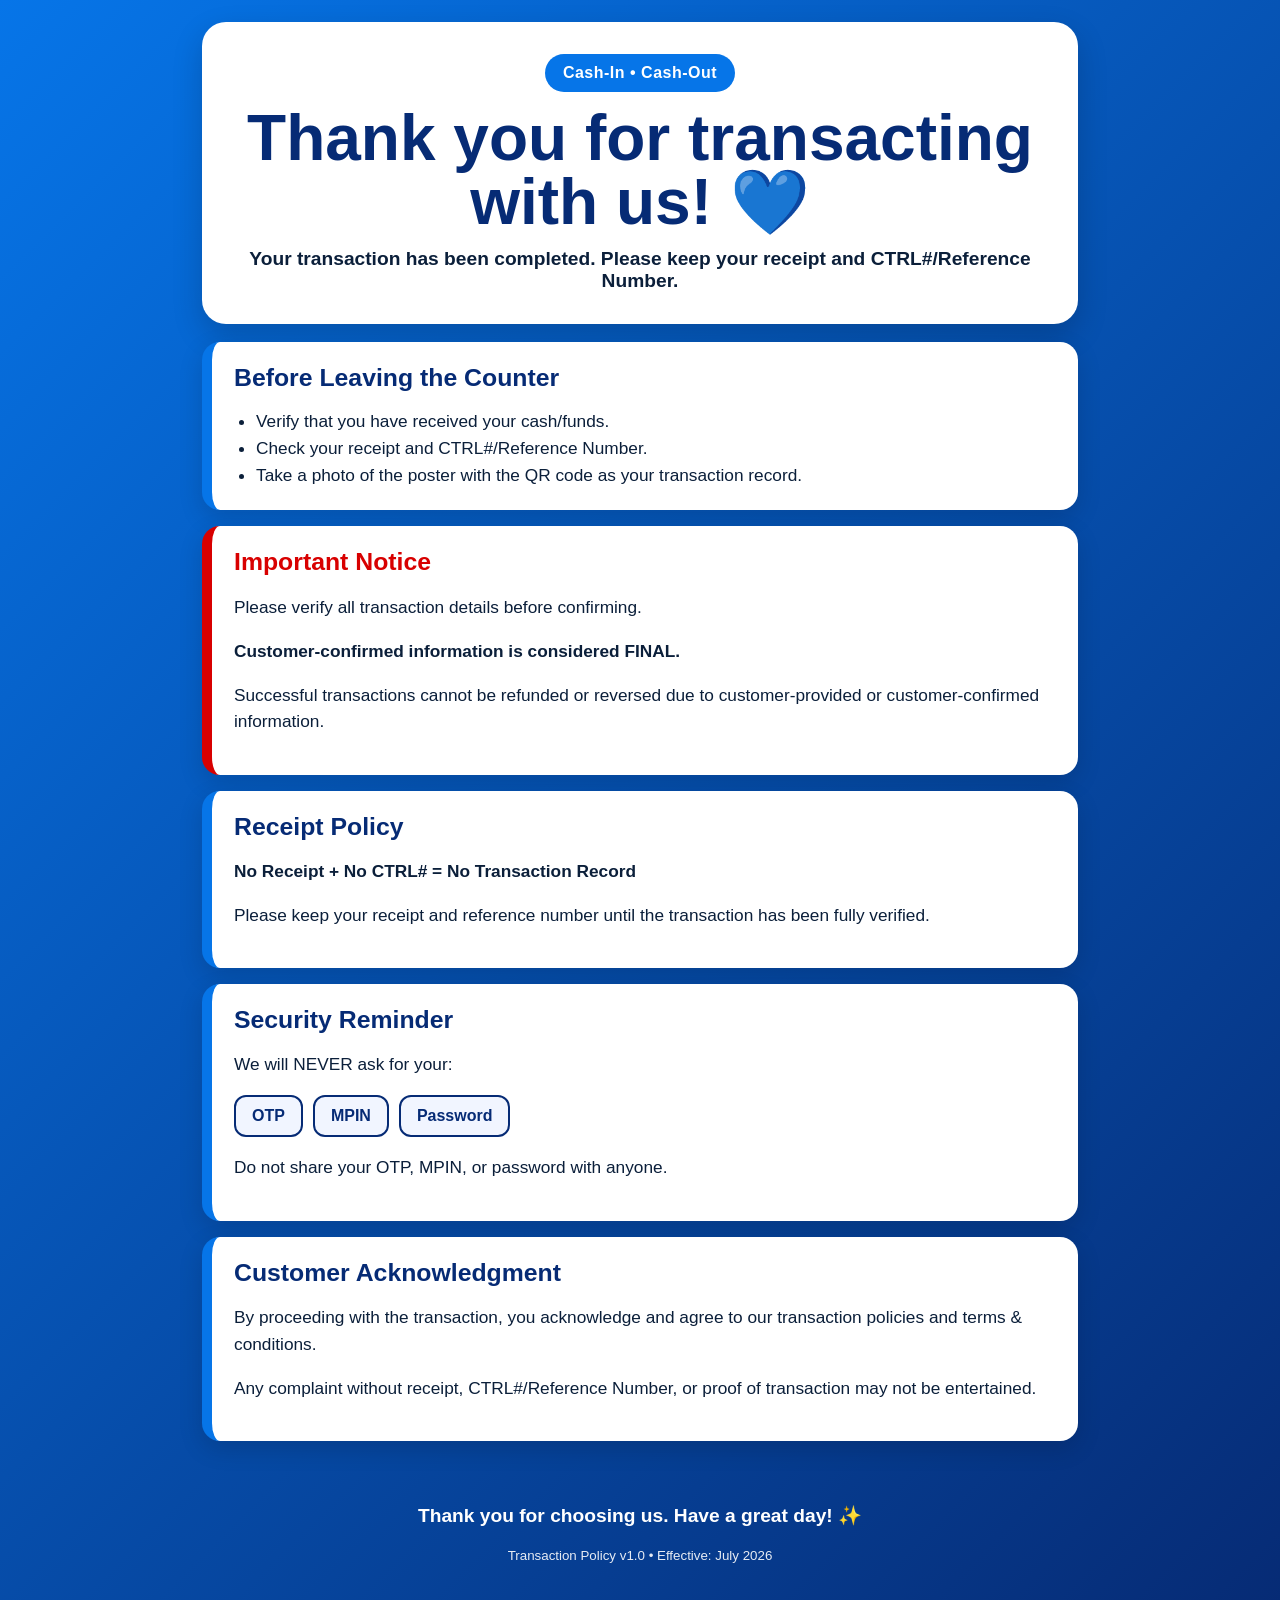
==== index.html @ 14b33d06 "Add files via upload" ====
<!DOCTYPE html>
<html lang="en">
<head>
  <meta charset="UTF-8" />
  <meta name="viewport" content="width=device-width, initial-scale=1.0" />
  <title>Transaction Policy & Reminders</title>
  <link rel="stylesheet" href="style.css" />
</head>
<body>
  <main class="page">
    <section class="hero">
      <div class="badge">Cash-In • Cash-Out</div>
      <h1>Thank you for transacting with us! 💙</h1>
      <p>Your transaction has been completed. Please keep your receipt and CTRL#/Reference Number.</p>
    </section>

    <section class="card">
      <h2>Before Leaving the Counter</h2>
      <ul>
        <li>Verify that you have received your cash/funds.</li>
        <li>Check your receipt and CTRL#/Reference Number.</li>
        <li>Take a photo of the poster with the QR code as your transaction record.</li>
      </ul>
    </section>

    <section class="card notice">
      <h2>Important Notice</h2>
      <p>Please verify all transaction details before confirming.</p>
      <p><strong>Customer-confirmed information is considered FINAL.</strong></p>
      <p>Successful transactions cannot be refunded or reversed due to customer-provided or customer-confirmed information.</p>
    </section>

    <section class="card">
      <h2>Receipt Policy</h2>
      <p><strong>No Receipt + No CTRL# = No Transaction Record</strong></p>
      <p>Please keep your receipt and reference number until the transaction has been fully verified.</p>
    </section>

    <section class="card">
      <h2>Security Reminder</h2>
      <p>We will NEVER ask for your:</p>
      <div class="security">
        <span>OTP</span>
        <span>MPIN</span>
        <span>Password</span>
      </div>
      <p>Do not share your OTP, MPIN, or password with anyone.</p>
    </section>

    <section class="card">
      <h2>Customer Acknowledgment</h2>
      <p>By proceeding with the transaction, you acknowledge and agree to our transaction policies and terms & conditions.</p>
      <p>Any complaint without receipt, CTRL#/Reference Number, or proof of transaction may not be entertained.</p>
    </section>

    <footer>
      <p>Thank you for choosing us. Have a great day! ✨</p>
      <small>Transaction Policy v1.0 • Effective: July 2026</small>
    </footer>
  </main>
</body>
</html>
---- style.css ----
* {
  box-sizing: border-box;
}

body {
  margin: 0;
  font-family: Arial, Helvetica, sans-serif;
  background: linear-gradient(135deg, #0675e8, #062b75);
  color: #0b1f3a;
}

.page {
  width: min(920px, 100%);
  margin: 0 auto;
  padding: 22px;
}

.hero {
  background: white;
  border-radius: 24px;
  padding: 32px 22px;
  text-align: center;
  box-shadow: 0 12px 30px rgba(0, 0, 0, .18);
  margin-bottom: 18px;
}

.badge {
  display: inline-block;
  background: #0675e8;
  color: white;
  padding: 10px 18px;
  border-radius: 999px;
  font-weight: 800;
  letter-spacing: .5px;
  margin-bottom: 14px;
}

h1 {
  font-size: clamp(2rem, 8vw, 4rem);
  line-height: 1;
  margin: 0 0 14px;
  color: #062b75;
}

.hero p {
  font-size: 1.2rem;
  margin: 0;
  font-weight: 600;
}

.card {
  background: white;
  border-radius: 18px;
  padding: 22px;
  margin: 16px 0;
  border-left: 10px solid #0675e8;
  box-shadow: 0 8px 24px rgba(0, 0, 0, .14);
}

.card h2 {
  margin: 0 0 12px;
  font-size: 1.55rem;
  color: #062b75;
}

.card p,
.card li {
  font-size: 1.08rem;
  line-height: 1.55;
}

.card ul {
  padding-left: 22px;
  margin-bottom: 0;
}

.notice {
  border-left-color: #d80000;
}

.notice h2 {
  color: #d80000;
}

.security {
  display: flex;
  gap: 10px;
  flex-wrap: wrap;
  margin: 14px 0;
}

.security span {
  background: #f1f5ff;
  border: 2px solid #062b75;
  color: #062b75;
  padding: 10px 16px;
  border-radius: 12px;
  font-weight: 900;
}

footer {
  text-align: center;
  color: white;
  padding: 28px 10px 18px;
}

footer p {
  font-size: 1.2rem;
  font-weight: 800;
}

footer small {
  opacity: .9;
}

@media print {
  body {
    background: white;
  }

  .page {
    padding: 0;
  }

  .card,
  .hero {
    box-shadow: none;
    border: 1px solid #ddd;
  }

  footer {
    color: #062b75;
  }
}
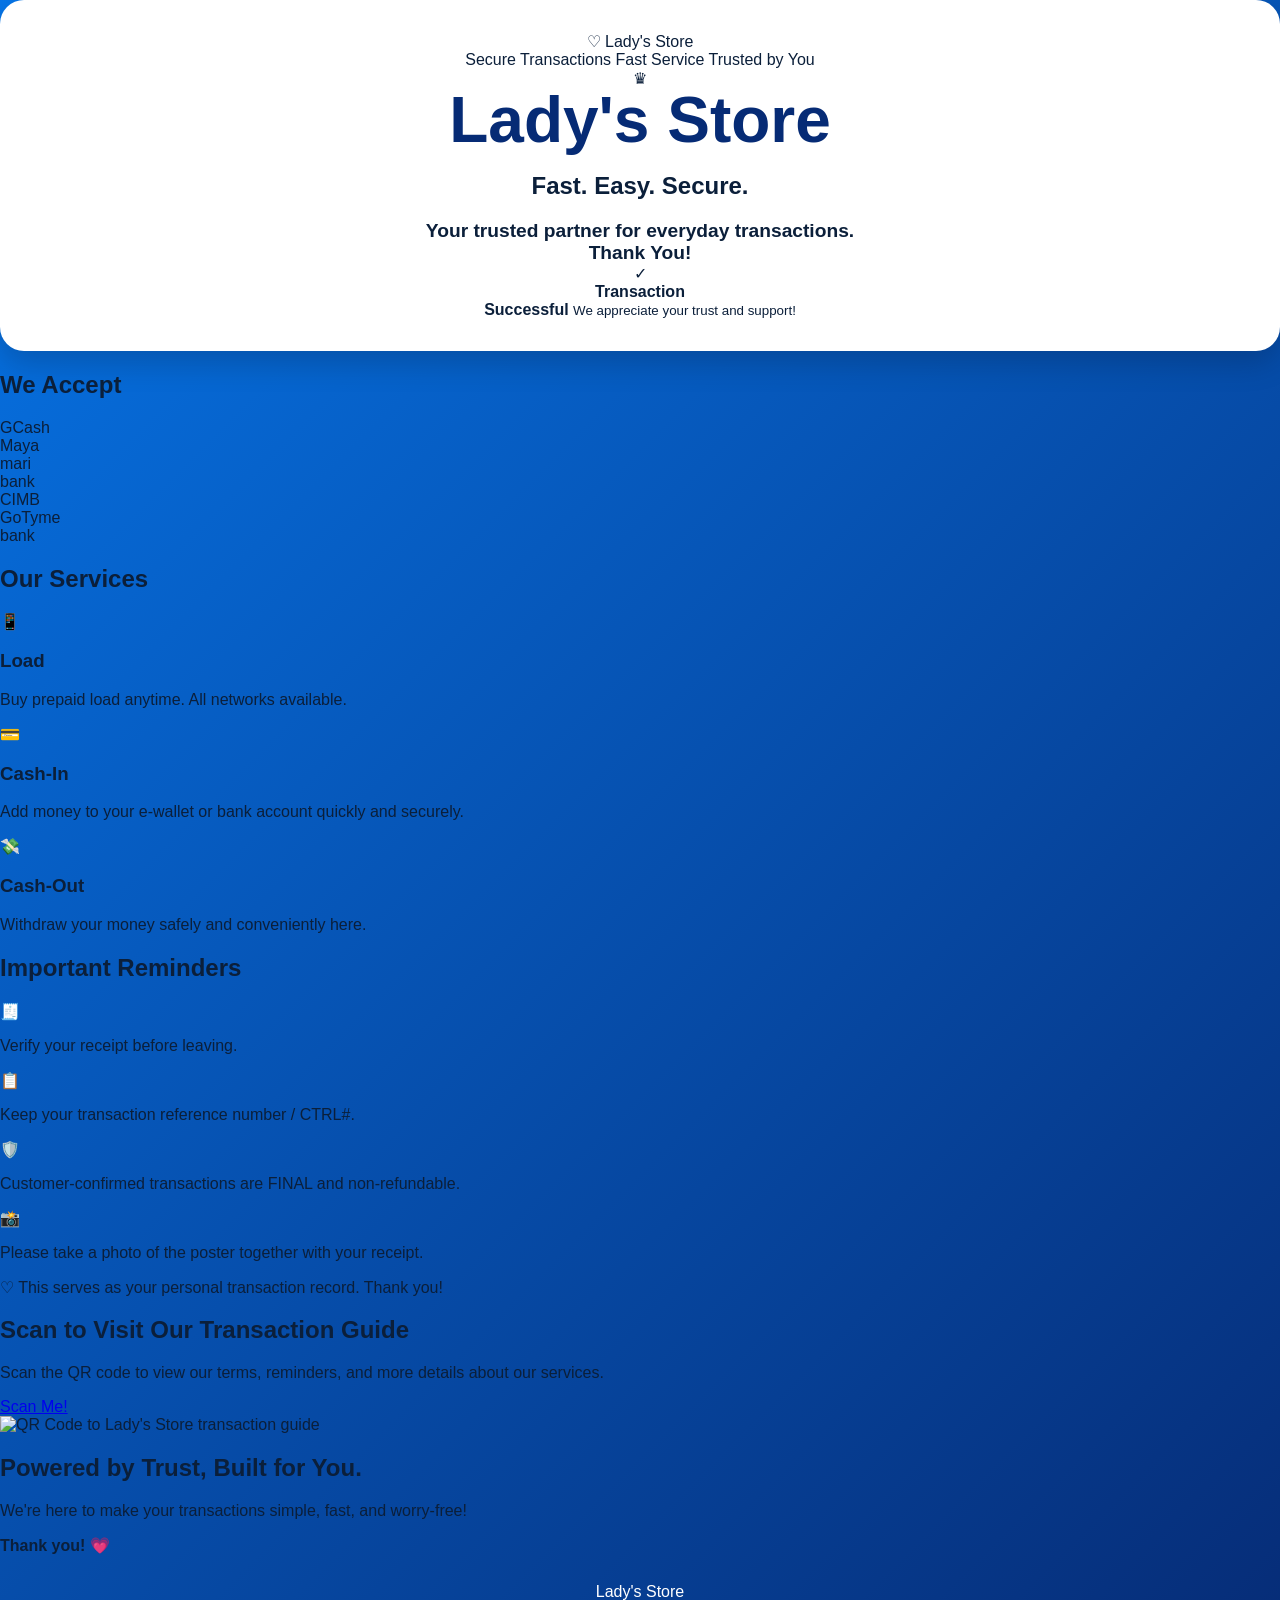
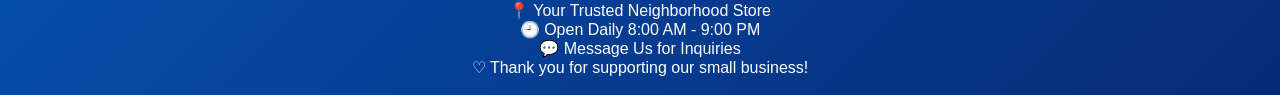
==== commit 0e0905e2: "Update index.html" ====
--- a/index.html
+++ b/index.html
@@ -3,59 +3,119 @@
 <head>
   <meta charset="UTF-8" />
   <meta name="viewport" content="width=device-width, initial-scale=1.0" />
-  <title>Transaction Policy & Reminders</title>
+  <title>Lady's Store | Transaction Guide</title>
   <link rel="stylesheet" href="style.css" />
 </head>
 <body>
-  <main class="page">
+  <main class="poster">
     <section class="hero">
-      <div class="badge">Cash-In • Cash-Out</div>
-      <h1>Thank you for transacting with us! 💙</h1>
-      <p>Your transaction has been completed. Please keep your receipt and CTRL#/Reference Number.</p>
+      <nav class="topbar">
+        <div class="brand-mini">♡ Lady's Store</div>
+        <div class="trust">
+          <span>Secure Transactions</span>
+          <span>Fast Service</span>
+          <span>Trusted by You</span>
+        </div>
+      </nav>
+
+      <div class="hero-content">
+        <div>
+          <div class="crown">♛</div>
+          <h1>Lady's Store</h1>
+          <h2>Fast. Easy. Secure.</h2>
+          <p>Your trusted partner for everyday transactions.</p>
+        </div>
+
+        <div class="phone-card">
+          <div class="phone">
+            <p>Thank You!</p>
+            <div class="check">✓</div>
+            <strong>Transaction<br>Successful</strong>
+            <small>We appreciate your trust and support!</small>
+          </div>
+        </div>
+      </div>
     </section>
 
-    <section class="card">
-      <h2>Before Leaving the Counter</h2>
-      <ul>
-        <li>Verify that you have received your cash/funds.</li>
-        <li>Check your receipt and CTRL#/Reference Number.</li>
-        <li>Take a photo of the poster with the QR code as your transaction record.</li>
-      </ul>
+    <section class="accept">
+      <h2>We Accept</h2>
+      <div class="logo-grid">
+        <div class="logo-card gcash">GCash</div>
+        <div class="logo-card maya">Maya</div>
+        <div class="logo-card mari">mari<br><span>bank</span></div>
+        <div class="logo-card cimb">CIMB</div>
+        <div class="logo-card gotyme">GoTyme<br><span>bank</span></div>
+      </div>
     </section>
 
-    <section class="card notice">
-      <h2>Important Notice</h2>
-      <p>Please verify all transaction details before confirming.</p>
-      <p><strong>Customer-confirmed information is considered FINAL.</strong></p>
-      <p>Successful transactions cannot be refunded or reversed due to customer-provided or customer-confirmed information.</p>
+    <section class="services">
+      <h2>Our Services</h2>
+      <div class="service-grid">
+        <article>
+          <div class="icon">📱</div>
+          <h3>Load</h3>
+          <p>Buy prepaid load anytime. All networks available.</p>
+        </article>
+        <article>
+          <div class="icon">💳</div>
+          <h3>Cash-In</h3>
+          <p>Add money to your e-wallet or bank account quickly and securely.</p>
+        </article>
+        <article>
+          <div class="icon">💸</div>
+          <h3>Cash-Out</h3>
+          <p>Withdraw your money safely and conveniently here.</p>
+        </article>
+      </div>
     </section>
 
-    <section class="card">
-      <h2>Receipt Policy</h2>
-      <p><strong>No Receipt + No CTRL# = No Transaction Record</strong></p>
-      <p>Please keep your receipt and reference number until the transaction has been fully verified.</p>
+    <section class="reminders">
+      <h2>Important Reminders</h2>
+      <div class="reminder-grid">
+        <div>
+          <span>🧾</span>
+          <p>Verify your receipt before leaving.</p>
+        </div>
+        <div>
+          <span>📋</span>
+          <p>Keep your transaction reference number / CTRL#.</p>
+        </div>
+        <div>
+          <span>🛡️</span>
+          <p>Customer-confirmed transactions are FINAL and non-refundable.</p>
+        </div>
+        <div>
+          <span>📸</span>
+          <p>Please take a photo of the poster together with your receipt.</p>
+        </div>
+      </div>
+      <p class="record">♡ This serves as your personal transaction record. Thank you!</p>
     </section>
 
-    <section class="card">
-      <h2>Security Reminder</h2>
-      <p>We will NEVER ask for your:</p>
-      <div class="security">
-        <span>OTP</span>
-        <span>MPIN</span>
-        <span>Password</span>
+    <section class="qr-section">
+      <div class="qr-text">
+        <h2>Scan to Visit Our Transaction Guide</h2>
+        <p>Scan the QR code to view our terms, reminders, and more details about our services.</p>
+        <a href="https://hakim1932.github.io/MultimediaandAuthoringSIte/" class="button">Scan Me!</a>
       </div>
-      <p>Do not share your OTP, MPIN, or password with anyone.</p>
-    </section>
 
-    <section class="card">
-      <h2>Customer Acknowledgment</h2>
-      <p>By proceeding with the transaction, you acknowledge and agree to our transaction policies and terms & conditions.</p>
-      <p>Any complaint without receipt, CTRL#/Reference Number, or proof of transaction may not be entertained.</p>
+      <div class="qr-box">
+        <img src="qr-code.png" alt="QR Code to Lady's Store transaction guide" />
+      </div>
+
+      <div class="thanks">
+        <h2>Powered by Trust, Built for You.</h2>
+        <p>We're here to make your transactions simple, fast, and worry-free!</p>
+        <strong>Thank you! 💗</strong>
+      </div>
     </section>
 
     <footer>
-      <p>Thank you for choosing us. Have a great day! ✨</p>
-      <small>Transaction Policy v1.0 • Effective: July 2026</small>
+      <div class="footer-brand">Lady's Store</div>
+      <div>📍 Your Trusted Neighborhood Store</div>
+      <div>🕘 Open Daily 8:00 AM - 9:00 PM</div>
+      <div>💬 Message Us for Inquiries</div>
+      <div>♡ Thank you for supporting our small business!</div>
     </footer>
   </main>
 </body>
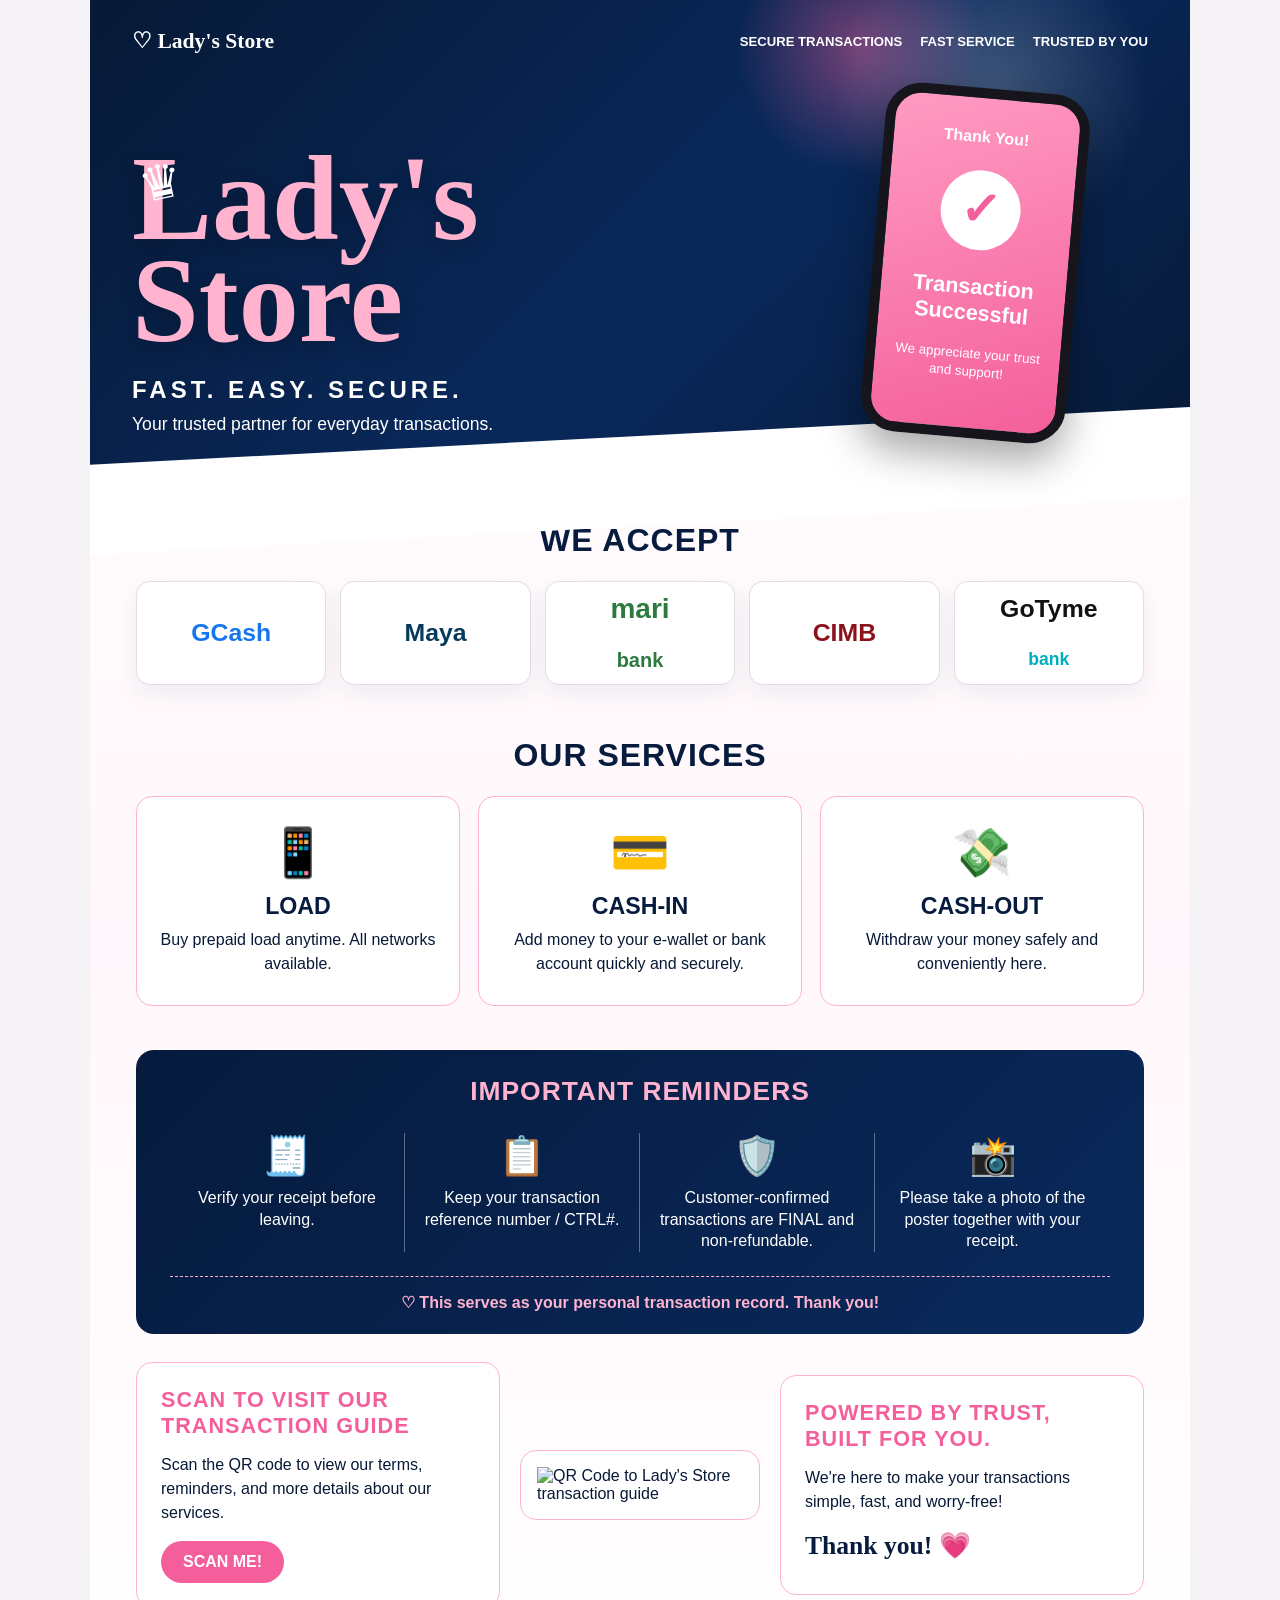
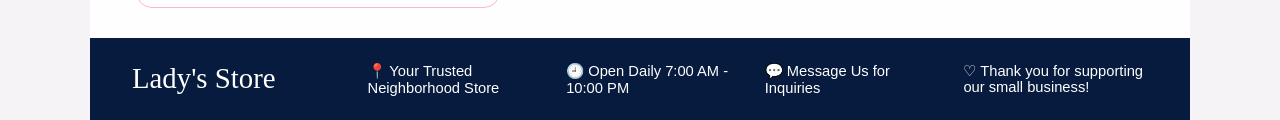
==== commit b663e9fe: "Update index.html" ====
--- a/index.html
+++ b/index.html
@@ -96,7 +96,7 @@
       <div class="qr-text">
         <h2>Scan to Visit Our Transaction Guide</h2>
         <p>Scan the QR code to view our terms, reminders, and more details about our services.</p>
-        <a href="https://hakim1932.github.io/MultimediaandAuthoringSIte/" class="button">Scan Me!</a>
+        <a href="https://hakim1932.github.io/transaction-policy/" class="button">Scan Me!</a>
       </div>
 
       <div class="qr-box">
@@ -113,7 +113,7 @@
     <footer>
       <div class="footer-brand">Lady's Store</div>
       <div>📍 Your Trusted Neighborhood Store</div>
-      <div>🕘 Open Daily 8:00 AM - 9:00 PM</div>
+      <div>🕘 Open Daily 7:00 AM - 10:00 PM</div>
       <div>💬 Message Us for Inquiries</div>
       <div>♡ Thank you for supporting our small business!</div>
     </footer>
--- a/style.css
+++ b/style.css
@@ -1,134 +1,409 @@
 * {
   box-sizing: border-box;
+}
+
+:root {
+  --navy: #061b3d;
+  --navy2: #09295c;
+  --pink: #f45f9b;
+  --pink2: #ffb3cf;
+  --white: #ffffff;
+  --soft: #fff7fb;
+  --text: #071936;
 }
 
 body {
   margin: 0;
   font-family: Arial, Helvetica, sans-serif;
-  background: linear-gradient(135deg, #0675e8, #062b75);
-  color: #0b1f3a;
-}
-
-.page {
-  width: min(920px, 100%);
+  color: var(--text);
+  background: #f6f3f7;
+}
+
+.poster {
+  width: min(1100px, 100%);
   margin: 0 auto;
-  padding: 22px;
+  background: linear-gradient(180deg, #ffffff 0%, #fff7fb 55%, #ffffff 100%);
+  overflow: hidden;
 }
 
 .hero {
-  background: white;
-  border-radius: 24px;
-  padding: 32px 22px;
+  background:
+    radial-gradient(circle at 82% 18%, rgba(255,255,255,.22), transparent 16%),
+    radial-gradient(circle at 70% 10%, rgba(244,95,155,.45), transparent 14%),
+    linear-gradient(135deg, #071936 0%, #09295c 55%, #071936 100%);
+  color: white;
+  padding: 28px 42px 48px;
+  position: relative;
+}
+
+.hero::after {
+  content: "";
+  position: absolute;
+  left: -5%;
+  right: -5%;
+  bottom: -40px;
+  height: 90px;
+  background: white;
+  transform: rotate(-3deg);
+}
+
+.topbar,
+.hero-content {
+  position: relative;
+  z-index: 1;
+}
+
+.topbar {
+  display: flex;
+  justify-content: space-between;
+  gap: 20px;
+  align-items: center;
+  margin-bottom: 34px;
+}
+
+.brand-mini {
+  font-family: Georgia, serif;
+  font-size: 1.35rem;
+  font-weight: 700;
+}
+
+.trust {
+  display: flex;
+  gap: 18px;
+  flex-wrap: wrap;
+  font-size: .82rem;
+  text-transform: uppercase;
+  font-weight: 700;
+}
+
+.hero-content {
+  display: grid;
+  grid-template-columns: 1.3fr .7fr;
+  gap: 28px;
+  align-items: center;
+}
+
+.crown {
+  color: white;
+  font-size: 3rem;
+  transform: rotate(-12deg);
+}
+
+h1 {
+  font-family: Georgia, serif;
+  font-size: clamp(4rem, 11vw, 7.5rem);
+  line-height: .85;
+  color: var(--pink2);
+  margin: 0 0 24px;
+  text-shadow: 0 6px 18px rgba(0,0,0,.25);
+}
+
+.hero h2 {
+  text-transform: uppercase;
+  letter-spacing: 4px;
+  margin: 0 0 10px;
+}
+
+.hero p {
+  font-size: 1.1rem;
+  margin: 0;
+}
+
+.phone-card {
+  display: flex;
+  justify-content: center;
+}
+
+.phone {
+  width: 205px;
+  height: 350px;
+  border: 10px solid #15151b;
+  border-radius: 36px;
+  background: linear-gradient(160deg, #ff9bc2, #f45f9b);
+  color: white;
   text-align: center;
-  box-shadow: 0 12px 30px rgba(0, 0, 0, .18);
+  padding: 30px 18px;
+  box-shadow: 0 18px 40px rgba(0,0,0,.35);
+  transform: rotate(5deg);
+}
+
+.phone p {
+  font-size: 1rem;
+  font-weight: 700;
+}
+
+.check {
+  width: 80px;
+  height: 80px;
+  margin: 24px auto;
+  background: white;
+  color: var(--pink);
+  border-radius: 50%;
+  font-size: 3rem;
+  line-height: 80px;
+  font-weight: 900;
+}
+
+.phone strong {
+  display: block;
+  font-size: 1.35rem;
+  line-height: 1.2;
   margin-bottom: 18px;
 }
 
-.badge {
+.accept,
+.services {
+  padding: 36px 46px 16px;
+  text-align: center;
+}
+
+.accept h2,
+.services h2 {
+  text-transform: uppercase;
+  letter-spacing: 1px;
+  font-size: 2rem;
+  margin: 0 0 22px;
+  color: var(--navy);
+}
+
+.logo-grid {
+  display: grid;
+  grid-template-columns: repeat(5, 1fr);
+  gap: 14px;
+}
+
+.logo-card {
+  background: white;
+  min-height: 104px;
+  border: 1.5px solid #e5dbe5;
+  border-radius: 14px;
+  display: grid;
+  place-items: center;
+  font-weight: 900;
+  font-size: 1.55rem;
+  box-shadow: 0 8px 22px rgba(9, 41, 92, .07);
+}
+
+.gcash { color: #1676ee; }
+.maya { color: #083b5b; }
+.mari { color: #2c7a3f; line-height: .8; font-size: 1.75rem; }
+.mari span { font-size: 1.25rem; }
+.cimb { color: #8b111b; }
+.gotyme { color: #121212; line-height: .9; }
+.gotyme span { color: #02aebd; font-size: 1.1rem; }
+
+.service-grid {
+  display: grid;
+  grid-template-columns: repeat(3, 1fr);
+  gap: 18px;
+}
+
+.service-grid article {
+  border: 1.5px solid var(--pink2);
+  background: white;
+  border-radius: 16px;
+  padding: 28px 22px;
+  min-height: 210px;
+}
+
+.icon {
+  font-size: 3rem;
+}
+
+.service-grid h3 {
+  text-transform: uppercase;
+  color: var(--navy);
+  font-size: 1.45rem;
+  margin: 12px 0 8px;
+}
+
+.service-grid p {
+  font-size: 1rem;
+  line-height: 1.5;
+  margin: 0;
+}
+
+.reminders {
+  margin: 28px 46px;
+  background: linear-gradient(135deg, var(--navy), var(--navy2));
+  color: white;
+  border-radius: 18px;
+  padding: 26px 34px 22px;
+  text-align: center;
+}
+
+.reminders h2 {
+  color: var(--pink2);
+  text-transform: uppercase;
+  letter-spacing: 1px;
+  font-size: 1.65rem;
+  margin: 0 0 26px;
+}
+
+.reminder-grid {
+  display: grid;
+  grid-template-columns: repeat(4, 1fr);
+}
+
+.reminder-grid div {
+  padding: 0 18px;
+  border-right: 1px solid rgba(255,255,255,.35);
+}
+
+.reminder-grid div:last-child {
+  border-right: 0;
+}
+
+.reminder-grid span {
+  display: block;
+  color: var(--pink2);
+  font-size: 2.4rem;
+  margin-bottom: 8px;
+}
+
+.reminder-grid p {
+  margin: 0;
+  line-height: 1.35;
+}
+
+.record {
+  border-top: 1px dashed var(--pink2);
+  margin: 24px 0 0;
+  padding-top: 16px;
+  color: var(--pink2);
+  font-weight: 700;
+}
+
+.qr-section {
+  display: grid;
+  grid-template-columns: 1fr 240px 1fr;
+  gap: 20px;
+  align-items: center;
+  margin: 0 46px 30px;
+}
+
+.qr-text,
+.thanks {
+  border: 1.5px solid var(--pink2);
+  background: white;
+  border-radius: 16px;
+  padding: 24px;
+  min-height: 220px;
+}
+
+.qr-text h2,
+.thanks h2 {
+  color: var(--pink);
+  text-transform: uppercase;
+  letter-spacing: 1px;
+  font-size: 1.35rem;
+  margin: 0 0 14px;
+}
+
+.qr-text p,
+.thanks p {
+  line-height: 1.5;
+  margin: 0 0 16px;
+}
+
+.button {
   display: inline-block;
-  background: #0675e8;
-  color: white;
-  padding: 10px 18px;
+  background: var(--pink);
+  color: white;
+  padding: 12px 22px;
   border-radius: 999px;
+  text-decoration: none;
   font-weight: 800;
-  letter-spacing: .5px;
-  margin-bottom: 14px;
-}
-
-h1 {
-  font-size: clamp(2rem, 8vw, 4rem);
-  line-height: 1;
-  margin: 0 0 14px;
-  color: #062b75;
-}
-
-.hero p {
-  font-size: 1.2rem;
-  margin: 0;
-  font-weight: 600;
-}
-
-.card {
-  background: white;
-  border-radius: 18px;
-  padding: 22px;
-  margin: 16px 0;
-  border-left: 10px solid #0675e8;
-  box-shadow: 0 8px 24px rgba(0, 0, 0, .14);
-}
-
-.card h2 {
-  margin: 0 0 12px;
-  font-size: 1.55rem;
-  color: #062b75;
-}
-
-.card p,
-.card li {
-  font-size: 1.08rem;
-  line-height: 1.55;
-}
-
-.card ul {
-  padding-left: 22px;
-  margin-bottom: 0;
-}
-
-.notice {
-  border-left-color: #d80000;
-}
-
-.notice h2 {
-  color: #d80000;
-}
-
-.security {
-  display: flex;
-  gap: 10px;
-  flex-wrap: wrap;
-  margin: 14px 0;
-}
-
-.security span {
-  background: #f1f5ff;
-  border: 2px solid #062b75;
-  color: #062b75;
-  padding: 10px 16px;
-  border-radius: 12px;
-  font-weight: 900;
+  text-transform: uppercase;
+}
+
+.qr-box {
+  background: white;
+  border: 1.5px solid var(--pink2);
+  border-radius: 16px;
+  padding: 16px;
+  display: grid;
+  place-items: center;
+}
+
+.qr-box img {
+  width: 100%;
+  max-width: 210px;
+  display: block;
+}
+
+.thanks strong {
+  font-family: Georgia, serif;
+  color: var(--navy);
+  font-size: 1.6rem;
 }
 
 footer {
-  text-align: center;
-  color: white;
-  padding: 28px 10px 18px;
-}
-
-footer p {
-  font-size: 1.2rem;
-  font-weight: 800;
-}
-
-footer small {
-  opacity: .9;
-}
-
-@media print {
-  body {
-    background: white;
-  }
-
-  .page {
-    padding: 0;
-  }
-
-  .card,
-  .hero {
-    box-shadow: none;
-    border: 1px solid #ddd;
-  }
-
+  background: var(--navy);
+  color: white;
+  display: grid;
+  grid-template-columns: 1.2fr repeat(4, 1fr);
+  gap: 14px;
+  align-items: center;
+  padding: 24px 42px;
+  font-size: .92rem;
+}
+
+.footer-brand {
+  font-family: Georgia, serif;
+  font-size: 1.8rem;
+  color: white;
+}
+
+@media (max-width: 820px) {
+  .hero,
+  .accept,
+  .services {
+    padding-left: 22px;
+    padding-right: 22px;
+  }
+
+  .hero-content,
+  .qr-section {
+    grid-template-columns: 1fr;
+  }
+
+  .phone-card {
+    display: none;
+  }
+
+  .logo-grid,
+  .service-grid,
+  .reminder-grid,
   footer {
-    color: #062b75;
-  }
-}
+    grid-template-columns: 1fr;
+  }
+
+  .reminders {
+    margin-left: 22px;
+    margin-right: 22px;
+  }
+
+  .reminder-grid div {
+    border-right: 0;
+    border-bottom: 1px solid rgba(255,255,255,.25);
+    padding: 18px 0;
+  }
+
+  .reminder-grid div:last-child {
+    border-bottom: 0;
+  }
+
+  .qr-section {
+    margin-left: 22px;
+    margin-right: 22px;
+  }
+
+  h1 {
+    font-size: 4.2rem;
+  }
+
+  .trust {
+    display: none;
+  }
+}
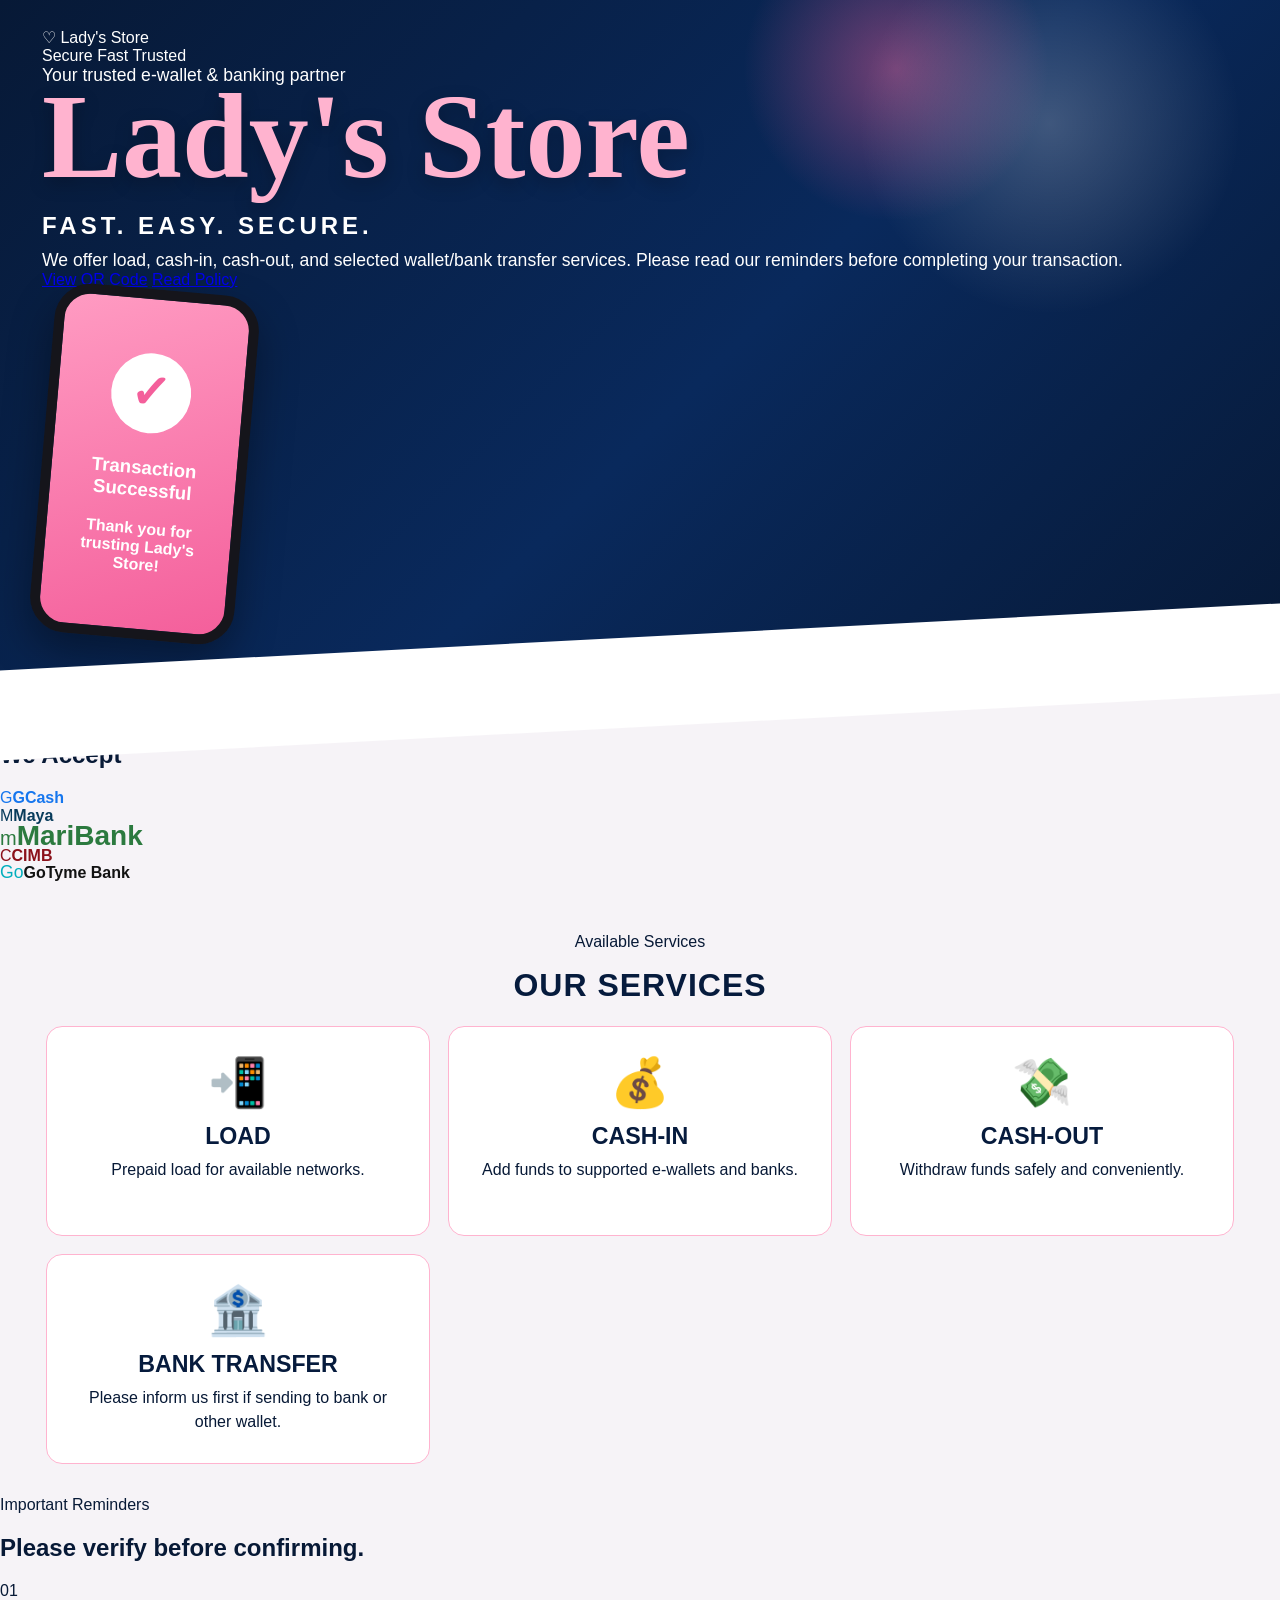
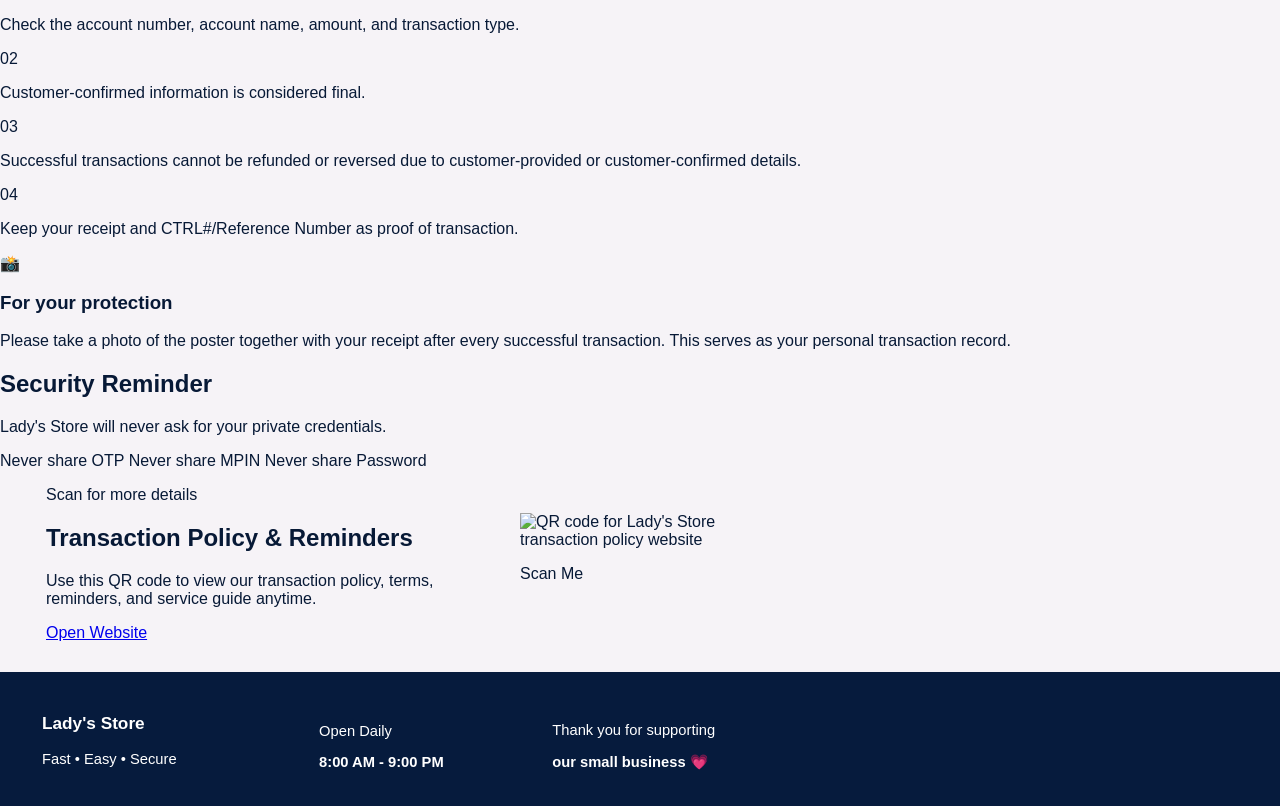
==== commit 2b82b1d5: "Update transaction guide to transaction policy" ====
--- a/index.html
+++ b/index.html
@@ -3,119 +3,172 @@
 <head>
   <meta charset="UTF-8" />
   <meta name="viewport" content="width=device-width, initial-scale=1.0" />
-  <title>Lady's Store | Transaction Guide</title>
+  <title>Lady's Store | Transaction Policy</title>
   <link rel="stylesheet" href="style.css" />
 </head>
 <body>
-  <main class="poster">
+  <div class="bg-glow glow-1"></div>
+  <div class="bg-glow glow-2"></div>
+
+  <main class="site">
     <section class="hero">
-      <nav class="topbar">
-        <div class="brand-mini">♡ Lady's Store</div>
-        <div class="trust">
-          <span>Secure Transactions</span>
-          <span>Fast Service</span>
-          <span>Trusted by You</span>
+      <nav class="nav">
+        <div class="logo">
+          <span class="bag">♡</span>
+          <span>Lady's Store</span>
+        </div>
+        <div class="nav-pills">
+          <span>Secure</span>
+          <span>Fast</span>
+          <span>Trusted</span>
         </div>
       </nav>
 
-      <div class="hero-content">
-        <div>
-          <div class="crown">♛</div>
+      <div class="hero-grid">
+        <div class="hero-text">
+          <p class="eyebrow">Your trusted e-wallet & banking partner</p>
           <h1>Lady's Store</h1>
           <h2>Fast. Easy. Secure.</h2>
-          <p>Your trusted partner for everyday transactions.</p>
+          <p class="subtext">
+            We offer load, cash-in, cash-out, and selected wallet/bank transfer services.
+            Please read our reminders before completing your transaction.
+          </p>
+
+          <div class="cta-row">
+            <a href="#qr" class="primary-btn">View QR Code</a>
+            <a href="#policy" class="secondary-btn">Read Policy</a>
+          </div>
         </div>
 
-        <div class="phone-card">
+        <div class="success-card">
           <div class="phone">
-            <p>Thank You!</p>
+            <div class="speaker"></div>
             <div class="check">✓</div>
-            <strong>Transaction<br>Successful</strong>
-            <small>We appreciate your trust and support!</small>
+            <h3>Transaction Successful</h3>
+            <p>Thank you for trusting Lady's Store!</p>
           </div>
         </div>
       </div>
     </section>
 
-    <section class="accept">
-      <h2>We Accept</h2>
-      <div class="logo-grid">
-        <div class="logo-card gcash">GCash</div>
-        <div class="logo-card maya">Maya</div>
-        <div class="logo-card mari">mari<br><span>bank</span></div>
-        <div class="logo-card cimb">CIMB</div>
-        <div class="logo-card gotyme">GoTyme<br><span>bank</span></div>
+    <section class="section">
+      <div class="section-title">
+        <p>Supported Wallets & Banks</p>
+        <h2>We Accept</h2>
+      </div>
+
+      <div class="accept-grid">
+        <div class="wallet gcash"><span>G</span><strong>GCash</strong></div>
+        <div class="wallet maya"><span>M</span><strong>Maya</strong></div>
+        <div class="wallet mari"><span>m</span><strong>MariBank</strong></div>
+        <div class="wallet cimb"><span>C</span><strong>CIMB</strong></div>
+        <div class="wallet gotyme"><span>Go</span><strong>GoTyme Bank</strong></div>
       </div>
     </section>
 
-    <section class="services">
-      <h2>Our Services</h2>
+    <section class="section services">
+      <div class="section-title">
+        <p>Available Services</p>
+        <h2>Our Services</h2>
+      </div>
+
       <div class="service-grid">
         <article>
-          <div class="icon">📱</div>
+          <div class="icon">📲</div>
           <h3>Load</h3>
-          <p>Buy prepaid load anytime. All networks available.</p>
+          <p>Prepaid load for available networks.</p>
         </article>
         <article>
-          <div class="icon">💳</div>
+          <div class="icon">💰</div>
           <h3>Cash-In</h3>
-          <p>Add money to your e-wallet or bank account quickly and securely.</p>
+          <p>Add funds to supported e-wallets and banks.</p>
         </article>
         <article>
           <div class="icon">💸</div>
           <h3>Cash-Out</h3>
-          <p>Withdraw your money safely and conveniently here.</p>
+          <p>Withdraw funds safely and conveniently.</p>
+        </article>
+        <article>
+          <div class="icon">🏦</div>
+          <h3>Bank Transfer</h3>
+          <p>Please inform us first if sending to bank or other wallet.</p>
         </article>
       </div>
     </section>
 
-    <section class="reminders">
-      <h2>Important Reminders</h2>
-      <div class="reminder-grid">
-        <div>
-          <span>🧾</span>
-          <p>Verify your receipt before leaving.</p>
+    <section class="policy" id="policy">
+      <div class="policy-header">
+        <p>Important Reminders</p>
+        <h2>Please verify before confirming.</h2>
+      </div>
+
+      <div class="policy-grid">
+        <div class="policy-item">
+          <span>01</span>
+          <p>Check the account number, account name, amount, and transaction type.</p>
         </div>
-        <div>
-          <span>📋</span>
-          <p>Keep your transaction reference number / CTRL#.</p>
+        <div class="policy-item">
+          <span>02</span>
+          <p>Customer-confirmed information is considered final.</p>
         </div>
-        <div>
-          <span>🛡️</span>
-          <p>Customer-confirmed transactions are FINAL and non-refundable.</p>
+        <div class="policy-item">
+          <span>03</span>
+          <p>Successful transactions cannot be refunded or reversed due to customer-provided or customer-confirmed details.</p>
         </div>
-        <div>
-          <span>📸</span>
-          <p>Please take a photo of the poster together with your receipt.</p>
+        <div class="policy-item">
+          <span>04</span>
+          <p>Keep your receipt and CTRL#/Reference Number as proof of transaction.</p>
         </div>
       </div>
-      <p class="record">♡ This serves as your personal transaction record. Thank you!</p>
+
+      <div class="proof-box">
+        <div class="proof-icon">📸</div>
+        <div>
+          <h3>For your protection</h3>
+          <p>Please take a photo of the poster together with your receipt after every successful transaction. This serves as your personal transaction record.</p>
+        </div>
+      </div>
     </section>
 
-    <section class="qr-section">
-      <div class="qr-text">
-        <h2>Scan to Visit Our Transaction Guide</h2>
-        <p>Scan the QR code to view our terms, reminders, and more details about our services.</p>
-        <a href="https://hakim1932.github.io/transaction-policy/" class="button">Scan Me!</a>
+    <section class="security">
+      <h2>Security Reminder</h2>
+      <p>Lady's Store will never ask for your private credentials.</p>
+      <div class="security-tags">
+        <span>Never share OTP</span>
+        <span>Never share MPIN</span>
+        <span>Never share Password</span>
+      </div>
+    </section>
+
+    <section class="qr-section" id="qr">
+      <div class="qr-copy">
+        <p class="eyebrow dark">Scan for more details</p>
+        <h2>Transaction Policy & Reminders</h2>
+        <p>
+          Use this QR code to view our transaction policy, terms, reminders, and service guide anytime.
+        </p>
+        <a href="https://hakim1932.github.io/transaction-policy/" class="primary-btn small">Open Website</a>
       </div>
 
-      <div class="qr-box">
-        <img src="qr-code.png" alt="QR Code to Lady's Store transaction guide" />
-      </div>
-
-      <div class="thanks">
-        <h2>Powered by Trust, Built for You.</h2>
-        <p>We're here to make your transactions simple, fast, and worry-free!</p>
-        <strong>Thank you! 💗</strong>
+      <div class="qr-card">
+        <img src="qr-code.png" alt="QR code for Lady's Store transaction policy website" />
+        <p>Scan Me</p>
       </div>
     </section>
 
     <footer>
-      <div class="footer-brand">Lady's Store</div>
-      <div>📍 Your Trusted Neighborhood Store</div>
-      <div>🕘 Open Daily 7:00 AM - 10:00 PM</div>
-      <div>💬 Message Us for Inquiries</div>
-      <div>♡ Thank you for supporting our small business!</div>
+      <div>
+        <h3>Lady's Store</h3>
+        <p>Fast • Easy • Secure</p>
+      </div>
+      <div>
+        <p>Open Daily</p>
+        <strong>8:00 AM - 9:00 PM</strong>
+      </div>
+      <div>
+        <p>Thank you for supporting</p>
+        <strong>our small business 💗</strong>
+      </div>
     </footer>
   </main>
 </body>
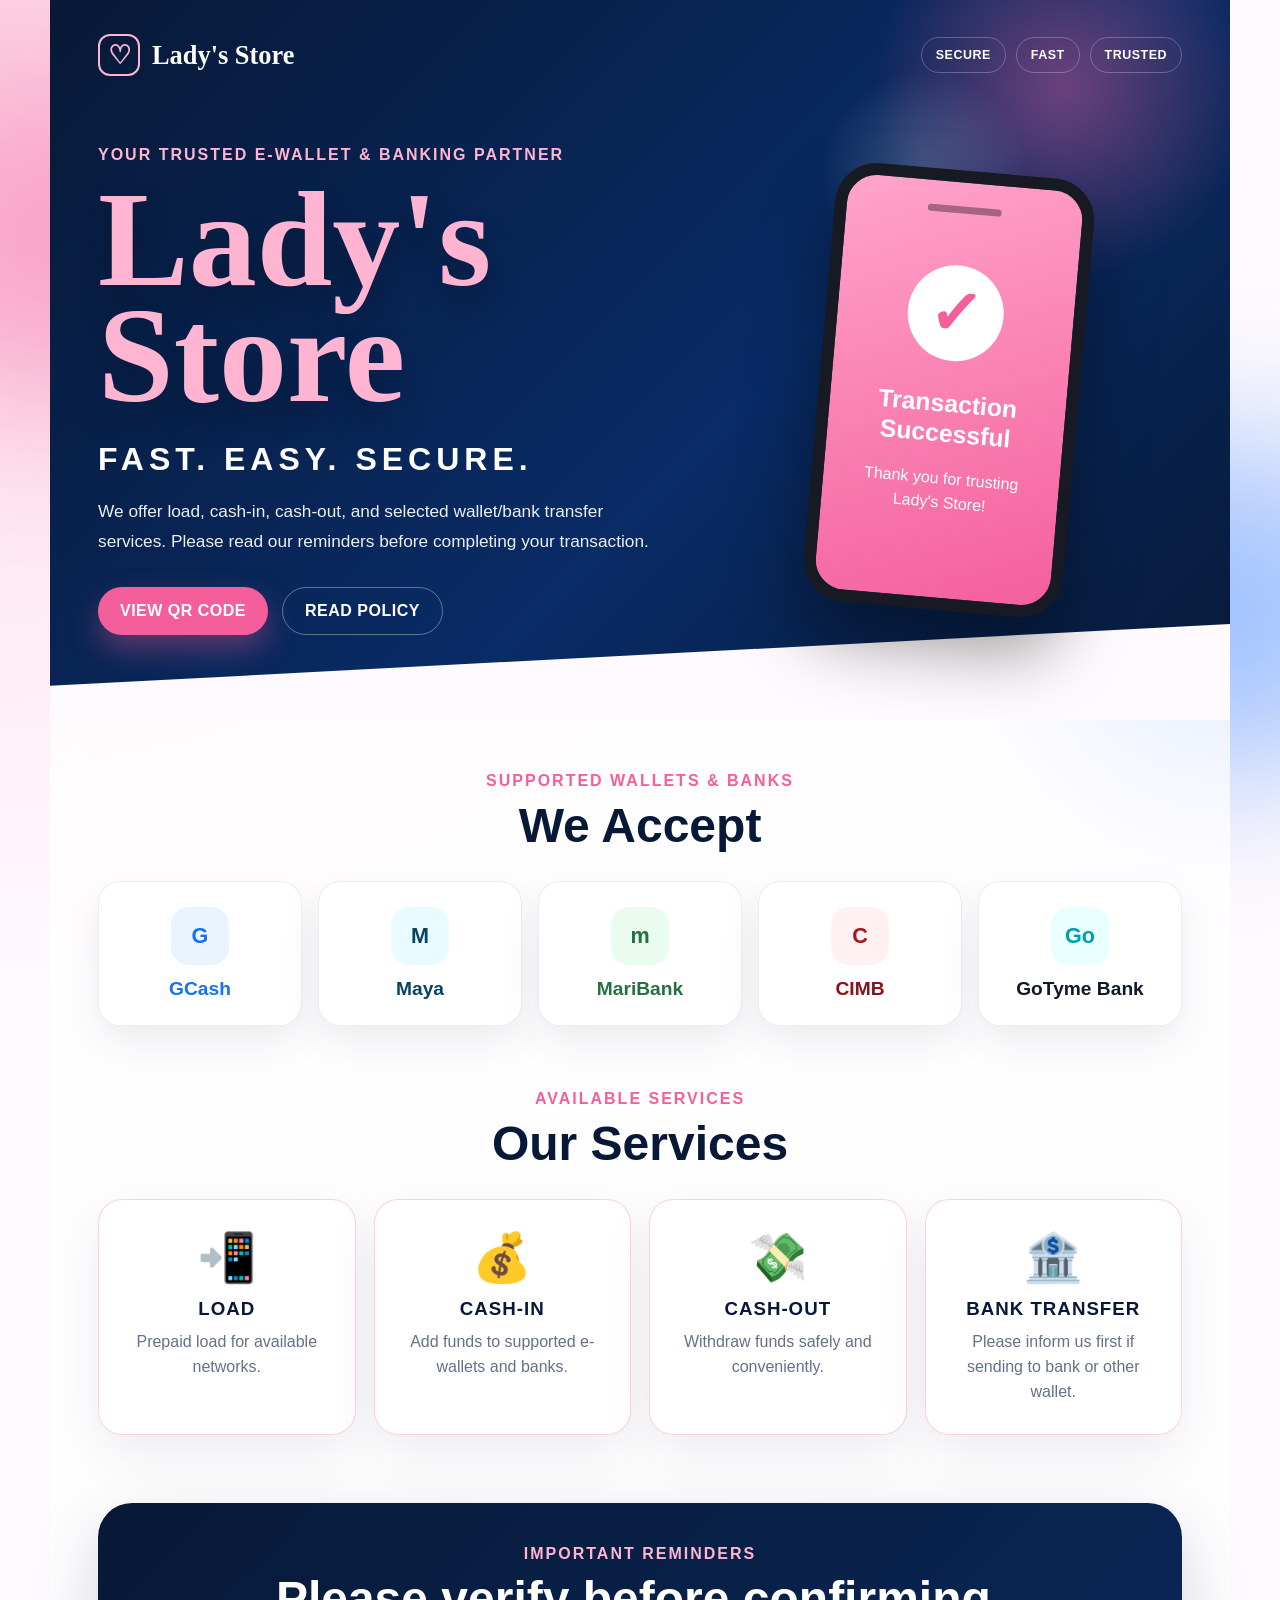
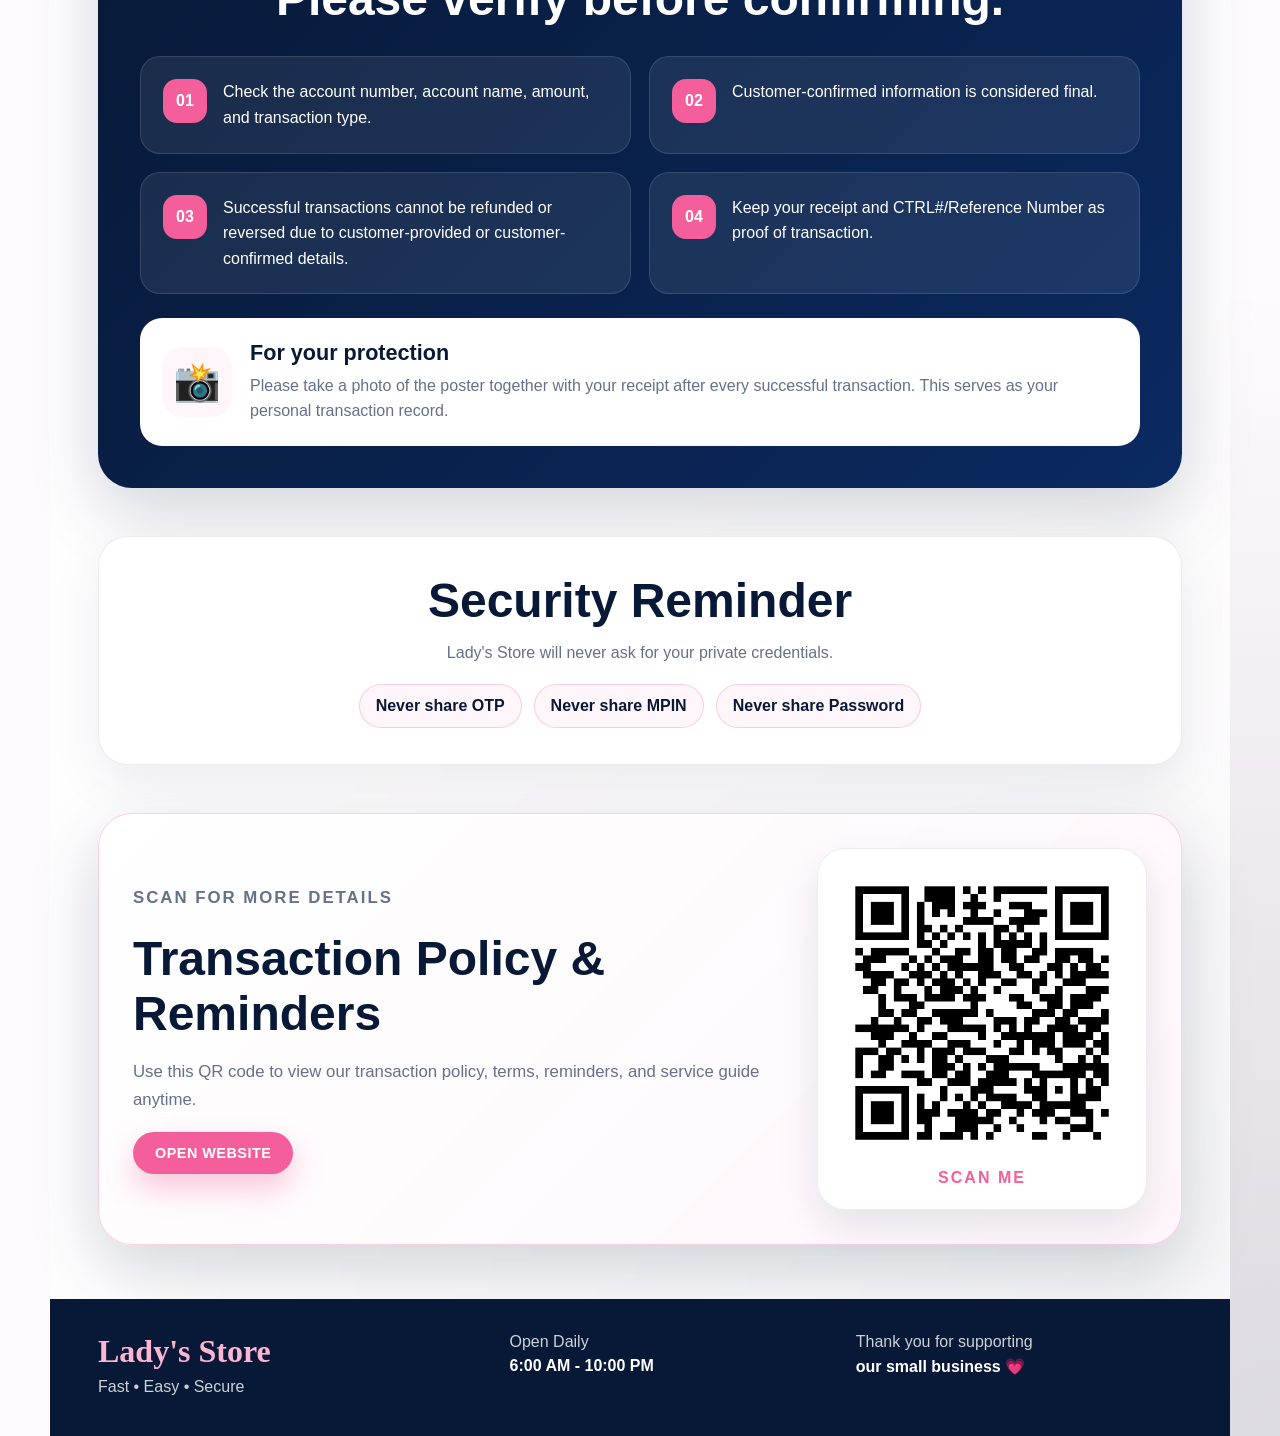
==== commit 10e17771: "Add reveal effect to various elements in index.html" ====
--- a/index.html
+++ b/index.html
@@ -4,6 +4,9 @@
   <meta charset="UTF-8" />
   <meta name="viewport" content="width=device-width, initial-scale=1.0" />
   <title>Lady's Store | Transaction Policy</title>
+  <link rel="preconnect" href="https://fonts.googleapis.com" />
+  <link rel="preconnect" href="https://fonts.gstatic.com" crossorigin />
+  <link href="https://fonts.googleapis.com/css2?family=Fraunces:opsz,wght@9..144,500;9..144,600;9..144,700&family=Inter:wght@400;500;600;700;800&display=swap" rel="stylesheet" />
   <link rel="stylesheet" href="style.css" />
 </head>
 <body>
@@ -58,11 +61,11 @@
       </div>
 
       <div class="accept-grid">
-        <div class="wallet gcash"><span>G</span><strong>GCash</strong></div>
-        <div class="wallet maya"><span>M</span><strong>Maya</strong></div>
-        <div class="wallet mari"><span>m</span><strong>MariBank</strong></div>
-        <div class="wallet cimb"><span>C</span><strong>CIMB</strong></div>
-        <div class="wallet gotyme"><span>Go</span><strong>GoTyme Bank</strong></div>
+        <div class="wallet gcash reveal"><span>G</span><strong>GCash</strong></div>
+        <div class="wallet maya reveal"><span>M</span><strong>Maya</strong></div>
+        <div class="wallet mari reveal"><span>m</span><strong>MariBank</strong></div>
+        <div class="wallet cimb reveal"><span>C</span><strong>CIMB</strong></div>
+        <div class="wallet gotyme reveal"><span>Go</span><strong>GoTyme Bank</strong></div>
       </div>
     </section>
 
@@ -73,22 +76,22 @@
       </div>
 
       <div class="service-grid">
-        <article>
+        <article class="reveal">
           <div class="icon">📲</div>
           <h3>Load</h3>
           <p>Prepaid load for available networks.</p>
         </article>
-        <article>
+        <article class="reveal">
           <div class="icon">💰</div>
           <h3>Cash-In</h3>
           <p>Add funds to supported e-wallets and banks.</p>
         </article>
-        <article>
+        <article class="reveal">
           <div class="icon">💸</div>
           <h3>Cash-Out</h3>
           <p>Withdraw funds safely and conveniently.</p>
         </article>
-        <article>
+        <article class="reveal">
           <div class="icon">🏦</div>
           <h3>Bank Transfer</h3>
           <p>Please inform us first if sending to bank or other wallet.</p>
@@ -103,25 +106,25 @@
       </div>
 
       <div class="policy-grid">
-        <div class="policy-item">
+        <div class="policy-item reveal">
           <span>01</span>
           <p>Check the account number, account name, amount, and transaction type.</p>
         </div>
-        <div class="policy-item">
+        <div class="policy-item reveal">
           <span>02</span>
           <p>Customer-confirmed information is considered final.</p>
         </div>
-        <div class="policy-item">
+        <div class="policy-item reveal">
           <span>03</span>
           <p>Successful transactions cannot be refunded or reversed due to customer-provided or customer-confirmed details.</p>
         </div>
-        <div class="policy-item">
+        <div class="policy-item reveal">
           <span>04</span>
           <p>Keep your receipt and CTRL#/Reference Number as proof of transaction.</p>
         </div>
       </div>
 
-      <div class="proof-box">
+      <div class="proof-box reveal">
         <div class="proof-icon">📸</div>
         <div>
           <h3>For your protection</h3>
@@ -163,7 +166,7 @@
       </div>
       <div>
         <p>Open Daily</p>
-        <strong>8:00 AM - 9:00 PM</strong>
+        <strong>6:00 AM - 10:00 PM</strong>
       </div>
       <div>
         <p>Thank you for supporting</p>
@@ -171,5 +174,18 @@
       </div>
     </footer>
   </main>
+
+  <script>
+    const revealItems = document.querySelectorAll('.reveal');
+    const revealObserver = new IntersectionObserver((entries) => {
+      entries.forEach((entry) => {
+        if (entry.isIntersecting) {
+          entry.target.classList.add('is-visible');
+          revealObserver.unobserve(entry.target);
+        }
+      });
+    }, { threshold: 0.15 });
+    revealItems.forEach((el) => revealObserver.observe(el));
+  </script>
 </body>
 </html>
--- a/style.css
+++ b/style.css
@@ -3,407 +3,635 @@
 }
 
 :root {
-  --navy: #061b3d;
-  --navy2: #09295c;
+  --navy: #071936;
+  --navy-2: #0b2a61;
   --pink: #f45f9b;
-  --pink2: #ffb3cf;
+  --pink-light: #ffb5d2;
+  --soft: #fff6fb;
   --white: #ffffff;
-  --soft: #fff7fb;
-  --text: #071936;
+  --muted: #65708a;
+  --border: rgba(244, 95, 155, 0.28);
+  --shadow: 0 24px 70px rgba(7, 25, 54, 0.18);
+}
+
+html {
+  scroll-behavior: smooth;
 }
 
 body {
   margin: 0;
   font-family: Arial, Helvetica, sans-serif;
-  color: var(--text);
-  background: #f6f3f7;
-}
-
-.poster {
-  width: min(1100px, 100%);
+  color: var(--navy);
+  background:
+    radial-gradient(circle at top left, rgba(244, 95, 155, .24), transparent 30%),
+    radial-gradient(circle at bottom right, rgba(7, 25, 54, .14), transparent 35%),
+    #fffafd;
+  overflow-x: hidden;
+}
+
+.bg-glow {
+  position: fixed;
+  width: 340px;
+  height: 340px;
+  border-radius: 50%;
+  filter: blur(80px);
+  opacity: .45;
+  z-index: -1;
+}
+
+.glow-1 {
+  background: var(--pink);
+  top: 70px;
+  left: -120px;
+}
+
+.glow-2 {
+  background: #2f7dff;
+  bottom: 120px;
+  right: -120px;
+}
+
+.site {
+  width: min(1180px, 100%);
   margin: 0 auto;
-  background: linear-gradient(180deg, #ffffff 0%, #fff7fb 55%, #ffffff 100%);
+  background: rgba(255, 255, 255, .72);
+  backdrop-filter: blur(18px);
+  min-height: 100vh;
+}
+
+.hero {
+  min-height: 720px;
+  background:
+    radial-gradient(circle at 74% 24%, rgba(255,255,255,.2), transparent 10%),
+    radial-gradient(circle at 86% 12%, rgba(244,95,155,.42), transparent 16%),
+    linear-gradient(135deg, #071936 0%, #092b66 58%, #071936 100%);
+  color: white;
+  padding: 34px 48px 70px;
+  position: relative;
   overflow: hidden;
-}
-
-.hero {
-  background:
-    radial-gradient(circle at 82% 18%, rgba(255,255,255,.22), transparent 16%),
-    radial-gradient(circle at 70% 10%, rgba(244,95,155,.45), transparent 14%),
-    linear-gradient(135deg, #071936 0%, #09295c 55%, #071936 100%);
-  color: white;
-  padding: 28px 42px 48px;
-  position: relative;
 }
 
 .hero::after {
   content: "";
   position: absolute;
-  left: -5%;
-  right: -5%;
-  bottom: -40px;
-  height: 90px;
-  background: white;
+  left: -10%;
+  right: -10%;
+  bottom: -55px;
+  height: 120px;
+  background: #fffafd;
   transform: rotate(-3deg);
 }
 
-.topbar,
-.hero-content {
+.nav,
+.hero-grid {
   position: relative;
   z-index: 1;
 }
 
-.topbar {
+.nav {
   display: flex;
   justify-content: space-between;
-  gap: 20px;
+  gap: 18px;
   align-items: center;
-  margin-bottom: 34px;
-}
-
-.brand-mini {
+  margin-bottom: 70px;
+}
+
+.logo {
+  display: flex;
+  align-items: center;
+  gap: 12px;
   font-family: Georgia, serif;
+  font-size: 1.65rem;
+  font-weight: 800;
+}
+
+.bag {
+  display: grid;
+  place-items: center;
+  width: 42px;
+  height: 42px;
+  border: 2px solid var(--pink-light);
+  border-radius: 12px;
+  color: var(--pink-light);
+}
+
+.nav-pills {
+  display: flex;
+  gap: 10px;
+  flex-wrap: wrap;
+}
+
+.nav-pills span {
+  border: 1px solid rgba(255,255,255,.25);
+  padding: 10px 14px;
+  border-radius: 999px;
+  text-transform: uppercase;
+  font-size: .78rem;
+  font-weight: 800;
+  letter-spacing: .5px;
+}
+
+.hero-grid {
+  display: grid;
+  grid-template-columns: 1.1fr .9fr;
+  gap: 48px;
+  align-items: center;
+}
+
+.eyebrow {
+  color: var(--pink-light);
+  text-transform: uppercase;
+  letter-spacing: 2px;
+  font-weight: 900;
+  margin: 0 0 18px;
+}
+
+.dark {
+  color: var(--pink);
+}
+
+h1 {
+  font-family: Georgia, serif;
+  font-size: clamp(4.3rem, 11vw, 8.5rem);
+  line-height: .85;
+  margin: 0 0 28px;
+  color: var(--pink-light);
+  text-shadow: 0 18px 30px rgba(0,0,0,.25);
+}
+
+.hero h2 {
+  font-size: clamp(1.4rem, 3vw, 2rem);
+  text-transform: uppercase;
+  letter-spacing: 5px;
+  margin: 0 0 18px;
+}
+
+.subtext {
+  font-size: 1.08rem;
+  line-height: 1.75;
+  max-width: 620px;
+  opacity: .92;
+}
+
+.cta-row {
+  display: flex;
+  gap: 14px;
+  flex-wrap: wrap;
+  margin-top: 30px;
+}
+
+.primary-btn,
+.secondary-btn {
+  display: inline-flex;
+  align-items: center;
+  justify-content: center;
+  min-height: 48px;
+  padding: 0 22px;
+  border-radius: 999px;
+  text-decoration: none;
+  font-weight: 900;
+  text-transform: uppercase;
+  letter-spacing: .5px;
+}
+
+.primary-btn {
+  background: var(--pink);
+  color: white;
+  box-shadow: 0 14px 30px rgba(244,95,155,.35);
+}
+
+.secondary-btn {
+  color: white;
+  border: 1px solid rgba(255,255,255,.35);
+}
+
+.small {
+  min-height: 42px;
+  font-size: .9rem;
+}
+
+.success-card {
+  display: flex;
+  justify-content: center;
+}
+
+.phone {
+  width: 260px;
+  min-height: 440px;
+  border: 12px solid #171923;
+  border-radius: 42px;
+  background: linear-gradient(160deg, #ffa4ca, #f45f9b);
+  box-shadow: 0 36px 70px rgba(0,0,0,.38);
+  color: white;
+  text-align: center;
+  padding: 24px 24px 34px;
+  transform: rotate(5deg);
+}
+
+.speaker {
+  width: 74px;
+  height: 7px;
+  border-radius: 99px;
+  background: rgba(0,0,0,.35);
+  margin: 0 auto 52px;
+}
+
+.check {
+  width: 96px;
+  height: 96px;
+  margin: 0 auto 28px;
+  border-radius: 50%;
+  display: grid;
+  place-items: center;
+  background: white;
+  color: var(--pink);
+  font-size: 4rem;
+  font-weight: 900;
+}
+
+.phone h3 {
+  font-size: 1.55rem;
+  line-height: 1.2;
+  margin: 0 0 18px;
+}
+
+.phone p {
+  line-height: 1.5;
+}
+
+.section {
+  padding: 52px 48px 20px;
+}
+
+.section-title {
+  text-align: center;
+  margin-bottom: 28px;
+}
+
+.section-title p {
+  color: var(--pink);
+  text-transform: uppercase;
+  letter-spacing: 2px;
+  font-weight: 900;
+  margin: 0 0 8px;
+}
+
+.section-title h2,
+.policy-header h2,
+.qr-copy h2,
+.security h2 {
+  font-size: clamp(2rem, 5vw, 3rem);
+  margin: 0;
+  color: var(--navy);
+}
+
+.accept-grid {
+  display: grid;
+  grid-template-columns: repeat(5, 1fr);
+  gap: 16px;
+}
+
+.wallet {
+  background: white;
+  border: 1px solid rgba(7,25,54,.08);
+  border-radius: 22px;
+  min-height: 145px;
+  padding: 24px 18px;
+  display: grid;
+  place-items: center;
+  text-align: center;
+  box-shadow: 0 16px 40px rgba(7,25,54,.08);
+}
+
+.wallet span {
+  width: 58px;
+  height: 58px;
+  display: grid;
+  place-items: center;
+  border-radius: 18px;
+  margin-bottom: 12px;
+  font-weight: 900;
   font-size: 1.35rem;
-  font-weight: 700;
-}
-
-.trust {
-  display: flex;
+}
+
+.wallet strong {
+  font-size: 1.2rem;
+}
+
+.gcash span { background: #eaf3ff; color: #1473ee; }
+.gcash strong { color: #1473ee; }
+
+.maya span { background: #e9fbff; color: #0a4264; }
+.maya strong { color: #0a4264; }
+
+.mari span { background: #eafbef; color: #247140; }
+.mari strong { color: #247140; }
+
+.cimb span { background: #fff1f1; color: #a81720; }
+.cimb strong { color: #8b111b; }
+
+.gotyme span { background: #eaffff; color: #009fab; }
+.gotyme strong { color: #111827; }
+
+.services {
+  padding-top: 44px;
+}
+
+.service-grid {
+  display: grid;
+  grid-template-columns: repeat(4, 1fr);
   gap: 18px;
+}
+
+.service-grid article {
+  background: rgba(255,255,255,.78);
+  border: 1px solid var(--border);
+  border-radius: 24px;
+  padding: 30px 22px;
+  text-align: center;
+  box-shadow: 0 18px 50px rgba(7,25,54,.08);
+  transition: transform .25s ease, box-shadow .25s ease;
+}
+
+.service-grid article:hover {
+  transform: translateY(-6px);
+  box-shadow: 0 28px 70px rgba(7,25,54,.13);
+}
+
+.icon {
+  font-size: 3rem;
+  margin-bottom: 12px;
+}
+
+.service-grid h3 {
+  text-transform: uppercase;
+  letter-spacing: 1px;
+  margin: 0 0 10px;
+  color: var(--navy);
+}
+
+.service-grid p {
+  color: var(--muted);
+  line-height: 1.55;
+  margin: 0;
+}
+
+.policy {
+  margin: 48px;
+  padding: 42px;
+  border-radius: 34px;
+  background: linear-gradient(135deg, var(--navy), var(--navy-2));
+  color: white;
+  box-shadow: var(--shadow);
+}
+
+.policy-header {
+  text-align: center;
+  margin-bottom: 30px;
+}
+
+.policy-header p {
+  color: var(--pink-light);
+  text-transform: uppercase;
+  letter-spacing: 2px;
+  font-weight: 900;
+  margin: 0 0 8px;
+}
+
+.policy-header h2 {
+  color: white;
+}
+
+.policy-grid {
+  display: grid;
+  grid-template-columns: repeat(2, 1fr);
+  gap: 18px;
+}
+
+.policy-item {
+  background: rgba(255,255,255,.08);
+  border: 1px solid rgba(255,255,255,.12);
+  border-radius: 20px;
+  padding: 22px;
+  display: flex;
+  gap: 16px;
+  align-items: flex-start;
+}
+
+.policy-item span {
+  width: 44px;
+  height: 44px;
+  flex: 0 0 44px;
+  border-radius: 14px;
+  display: grid;
+  place-items: center;
+  background: var(--pink);
+  color: white;
+  font-weight: 900;
+}
+
+.policy-item p {
+  margin: 0;
+  line-height: 1.6;
+}
+
+.proof-box {
+  margin-top: 24px;
+  background: white;
+  color: var(--navy);
+  border-radius: 22px;
+  padding: 22px;
+  display: flex;
+  gap: 18px;
+  align-items: center;
+}
+
+.proof-icon {
+  width: 70px;
+  height: 70px;
+  flex: 0 0 70px;
+  border-radius: 20px;
+  display: grid;
+  place-items: center;
+  background: var(--soft);
+  font-size: 2.4rem;
+}
+
+.proof-box h3 {
+  margin: 0 0 8px;
+  font-size: 1.35rem;
+}
+
+.proof-box p {
+  margin: 0;
+  line-height: 1.55;
+  color: var(--muted);
+}
+
+.security {
+  margin: 0 48px 48px;
+  padding: 36px;
+  text-align: center;
+  background: white;
+  border: 1px solid rgba(7,25,54,.08);
+  border-radius: 30px;
+  box-shadow: 0 18px 50px rgba(7,25,54,.08);
+}
+
+.security p {
+  color: var(--muted);
+  margin-bottom: 22px;
+}
+
+.security-tags {
+  display: flex;
+  gap: 12px;
+  justify-content: center;
   flex-wrap: wrap;
-  font-size: .82rem;
-  text-transform: uppercase;
-  font-weight: 700;
-}
-
-.hero-content {
-  display: grid;
-  grid-template-columns: 1.3fr .7fr;
+}
+
+.security-tags span {
+  background: var(--soft);
+  border: 1px solid var(--border);
+  color: var(--navy);
+  padding: 12px 16px;
+  border-radius: 999px;
+  font-weight: 900;
+}
+
+.qr-section {
+  margin: 0 48px 54px;
+  display: grid;
+  grid-template-columns: 1.1fr 330px;
   gap: 28px;
   align-items: center;
-}
-
-.crown {
-  color: white;
-  font-size: 3rem;
-  transform: rotate(-12deg);
-}
-
-h1 {
-  font-family: Georgia, serif;
-  font-size: clamp(4rem, 11vw, 7.5rem);
-  line-height: .85;
-  color: var(--pink2);
-  margin: 0 0 24px;
-  text-shadow: 0 6px 18px rgba(0,0,0,.25);
-}
-
-.hero h2 {
-  text-transform: uppercase;
-  letter-spacing: 4px;
-  margin: 0 0 10px;
-}
-
-.hero p {
-  font-size: 1.1rem;
-  margin: 0;
-}
-
-.phone-card {
-  display: flex;
-  justify-content: center;
-}
-
-.phone {
-  width: 205px;
-  height: 350px;
-  border: 10px solid #15151b;
-  border-radius: 36px;
-  background: linear-gradient(160deg, #ff9bc2, #f45f9b);
-  color: white;
+  padding: 34px;
+  border-radius: 34px;
+  background:
+    linear-gradient(135deg, rgba(255,255,255,.92), rgba(255,246,251,.96));
+  border: 1px solid var(--border);
+  box-shadow: var(--shadow);
+}
+
+.qr-copy p {
+  color: var(--muted);
+  line-height: 1.7;
+  font-size: 1.05rem;
+}
+
+.qr-card {
+  background: white;
+  border-radius: 28px;
+  padding: 22px;
   text-align: center;
-  padding: 30px 18px;
-  box-shadow: 0 18px 40px rgba(0,0,0,.35);
-  transform: rotate(5deg);
-}
-
-.phone p {
-  font-size: 1rem;
-  font-weight: 700;
-}
-
-.check {
-  width: 80px;
-  height: 80px;
-  margin: 24px auto;
-  background: white;
+  border: 1px solid rgba(7,25,54,.08);
+  box-shadow: 0 16px 40px rgba(7,25,54,.1);
+}
+
+.qr-card img {
+  width: 100%;
+  display: block;
+  border-radius: 16px;
+}
+
+.qr-card p {
+  margin: 14px 0 0;
   color: var(--pink);
-  border-radius: 50%;
-  font-size: 3rem;
-  line-height: 80px;
-  font-weight: 900;
-}
-
-.phone strong {
-  display: block;
-  font-size: 1.35rem;
-  line-height: 1.2;
-  margin-bottom: 18px;
-}
-
-.accept,
-.services {
-  padding: 36px 46px 16px;
-  text-align: center;
-}
-
-.accept h2,
-.services h2 {
-  text-transform: uppercase;
-  letter-spacing: 1px;
-  font-size: 2rem;
-  margin: 0 0 22px;
-  color: var(--navy);
-}
-
-.logo-grid {
-  display: grid;
-  grid-template-columns: repeat(5, 1fr);
-  gap: 14px;
-}
-
-.logo-card {
-  background: white;
-  min-height: 104px;
-  border: 1.5px solid #e5dbe5;
-  border-radius: 14px;
-  display: grid;
-  place-items: center;
-  font-weight: 900;
-  font-size: 1.55rem;
-  box-shadow: 0 8px 22px rgba(9, 41, 92, .07);
-}
-
-.gcash { color: #1676ee; }
-.maya { color: #083b5b; }
-.mari { color: #2c7a3f; line-height: .8; font-size: 1.75rem; }
-.mari span { font-size: 1.25rem; }
-.cimb { color: #8b111b; }
-.gotyme { color: #121212; line-height: .9; }
-.gotyme span { color: #02aebd; font-size: 1.1rem; }
-
-.service-grid {
-  display: grid;
-  grid-template-columns: repeat(3, 1fr);
-  gap: 18px;
-}
-
-.service-grid article {
-  border: 1.5px solid var(--pink2);
-  background: white;
-  border-radius: 16px;
-  padding: 28px 22px;
-  min-height: 210px;
-}
-
-.icon {
-  font-size: 3rem;
-}
-
-.service-grid h3 {
-  text-transform: uppercase;
-  color: var(--navy);
-  font-size: 1.45rem;
-  margin: 12px 0 8px;
-}
-
-.service-grid p {
-  font-size: 1rem;
-  line-height: 1.5;
-  margin: 0;
-}
-
-.reminders {
-  margin: 28px 46px;
-  background: linear-gradient(135deg, var(--navy), var(--navy2));
-  color: white;
-  border-radius: 18px;
-  padding: 26px 34px 22px;
-  text-align: center;
-}
-
-.reminders h2 {
-  color: var(--pink2);
-  text-transform: uppercase;
-  letter-spacing: 1px;
-  font-size: 1.65rem;
-  margin: 0 0 26px;
-}
-
-.reminder-grid {
-  display: grid;
-  grid-template-columns: repeat(4, 1fr);
-}
-
-.reminder-grid div {
-  padding: 0 18px;
-  border-right: 1px solid rgba(255,255,255,.35);
-}
-
-.reminder-grid div:last-child {
-  border-right: 0;
-}
-
-.reminder-grid span {
-  display: block;
-  color: var(--pink2);
-  font-size: 2.4rem;
-  margin-bottom: 8px;
-}
-
-.reminder-grid p {
-  margin: 0;
-  line-height: 1.35;
-}
-
-.record {
-  border-top: 1px dashed var(--pink2);
-  margin: 24px 0 0;
-  padding-top: 16px;
-  color: var(--pink2);
-  font-weight: 700;
-}
-
-.qr-section {
-  display: grid;
-  grid-template-columns: 1fr 240px 1fr;
-  gap: 20px;
-  align-items: center;
-  margin: 0 46px 30px;
-}
-
-.qr-text,
-.thanks {
-  border: 1.5px solid var(--pink2);
-  background: white;
-  border-radius: 16px;
-  padding: 24px;
-  min-height: 220px;
-}
-
-.qr-text h2,
-.thanks h2 {
-  color: var(--pink);
-  text-transform: uppercase;
-  letter-spacing: 1px;
-  font-size: 1.35rem;
-  margin: 0 0 14px;
-}
-
-.qr-text p,
-.thanks p {
-  line-height: 1.5;
-  margin: 0 0 16px;
-}
-
-.button {
-  display: inline-block;
-  background: var(--pink);
-  color: white;
-  padding: 12px 22px;
-  border-radius: 999px;
-  text-decoration: none;
-  font-weight: 800;
-  text-transform: uppercase;
-}
-
-.qr-box {
-  background: white;
-  border: 1.5px solid var(--pink2);
-  border-radius: 16px;
-  padding: 16px;
-  display: grid;
-  place-items: center;
-}
-
-.qr-box img {
-  width: 100%;
-  max-width: 210px;
-  display: block;
-}
-
-.thanks strong {
-  font-family: Georgia, serif;
-  color: var(--navy);
-  font-size: 1.6rem;
+  font-weight: 900;
+  text-transform: uppercase;
+  letter-spacing: 2px;
 }
 
 footer {
   background: var(--navy);
   color: white;
   display: grid;
-  grid-template-columns: 1.2fr repeat(4, 1fr);
-  gap: 14px;
-  align-items: center;
-  padding: 24px 42px;
-  font-size: .92rem;
-}
-
-.footer-brand {
+  grid-template-columns: 1.2fr 1fr 1fr;
+  gap: 20px;
+  padding: 34px 48px;
+}
+
+footer h3 {
   font-family: Georgia, serif;
-  font-size: 1.8rem;
-  color: white;
-}
-
-@media (max-width: 820px) {
+  color: var(--pink-light);
+  font-size: 2rem;
+  margin: 0 0 8px;
+}
+
+footer p {
+  margin: 0 0 6px;
+  opacity: .8;
+}
+
+@media (max-width: 920px) {
   .hero,
-  .accept,
-  .services {
-    padding-left: 22px;
-    padding-right: 22px;
-  }
-
-  .hero-content,
-  .qr-section {
-    grid-template-columns: 1fr;
-  }
-
-  .phone-card {
-    display: none;
-  }
-
-  .logo-grid,
-  .service-grid,
-  .reminder-grid,
+  .section {
+    padding-left: 24px;
+    padding-right: 24px;
+  }
+
+  .hero-grid,
+  .qr-section,
+  .policy-grid,
   footer {
     grid-template-columns: 1fr;
   }
 
-  .reminders {
-    margin-left: 22px;
-    margin-right: 22px;
-  }
-
-  .reminder-grid div {
-    border-right: 0;
-    border-bottom: 1px solid rgba(255,255,255,.25);
-    padding: 18px 0;
-  }
-
-  .reminder-grid div:last-child {
-    border-bottom: 0;
-  }
-
+  .accept-grid {
+    grid-template-columns: repeat(2, 1fr);
+  }
+
+  .service-grid {
+    grid-template-columns: 1fr;
+  }
+
+  .phone {
+    display: none;
+  }
+
+  .policy,
+  .security,
   .qr-section {
-    margin-left: 22px;
-    margin-right: 22px;
+    margin-left: 24px;
+    margin-right: 24px;
+  }
+
+  .nav-pills {
+    display: none;
   }
 
   h1 {
-    font-size: 4.2rem;
-  }
-
-  .trust {
-    display: none;
-  }
-}
+    font-size: 4.8rem;
+  }
+
+  .proof-box {
+    align-items: flex-start;
+  }
+}
+
+@media (max-width: 520px) {
+  .hero {
+    min-height: 650px;
+  }
+
+  .accept-grid {
+    grid-template-columns: 1fr;
+  }
+
+  .policy {
+    padding: 28px 20px;
+  }
+
+  .proof-box {
+    flex-direction: column;
+    text-align: center;
+  }
+
+  .qr-section {
+    padding: 22px;
+  }
+
+  h1 {
+    font-size: 4rem;
+  }
+}
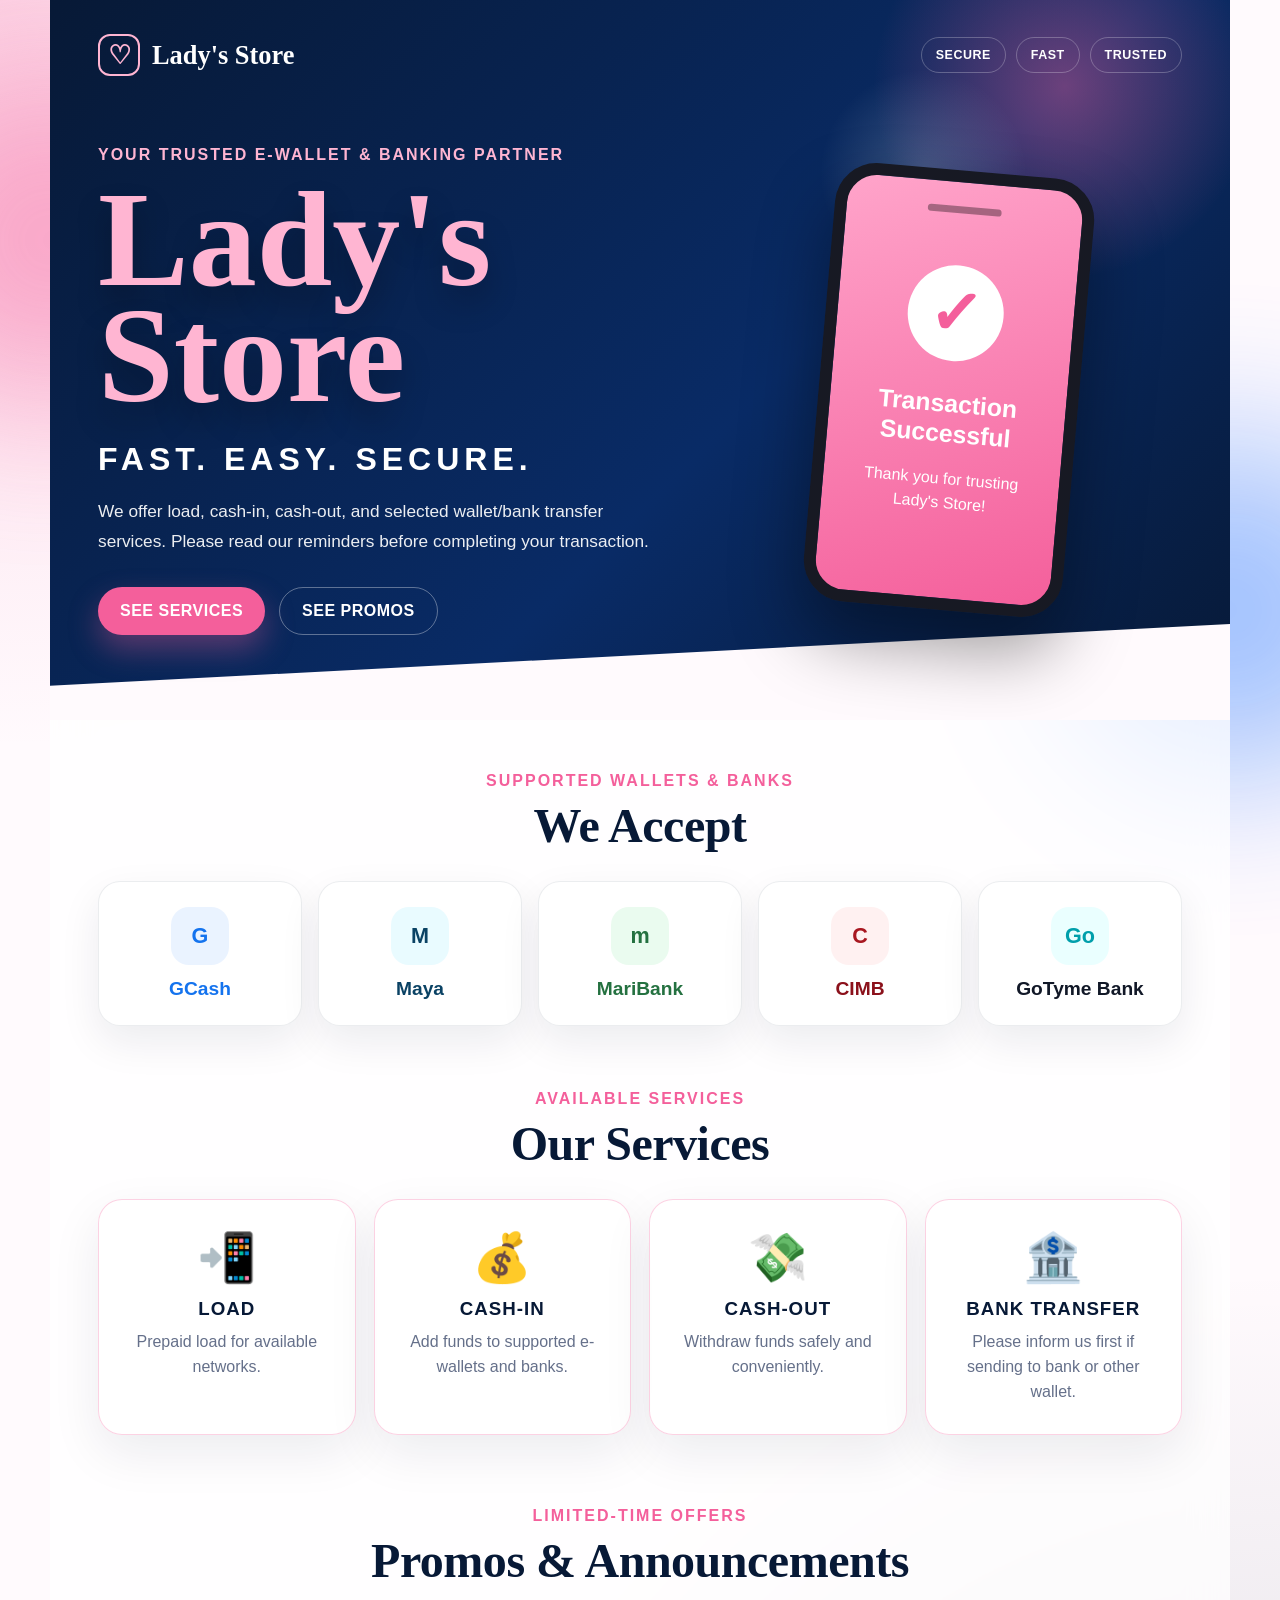
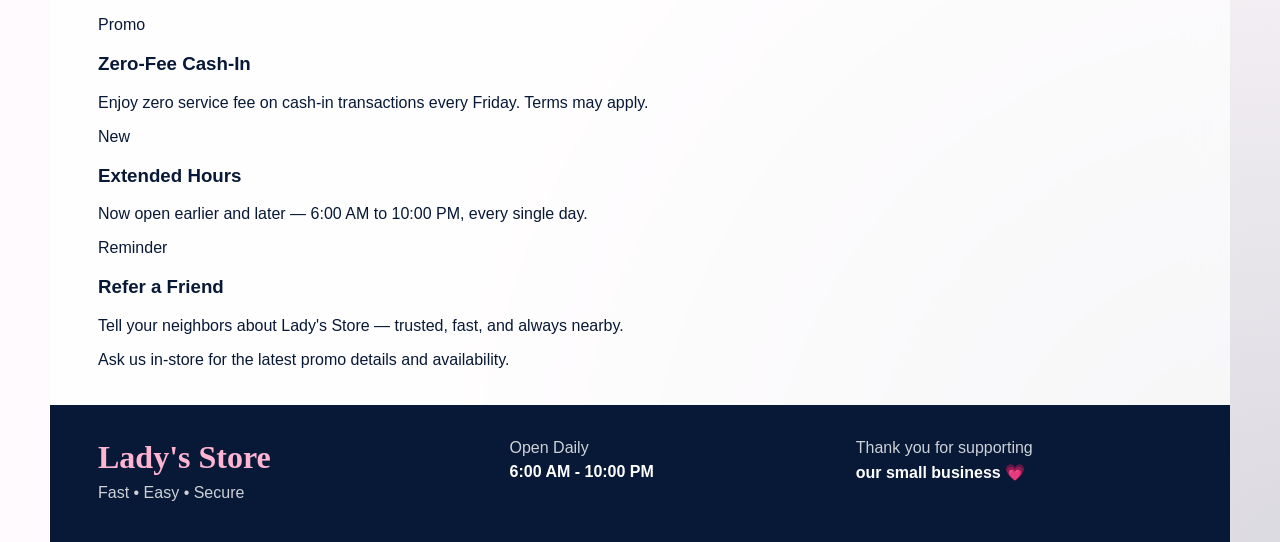
==== commit 3eb76c37: "Update policy section to promos section Replaced policy section with promos section and updated link" ====
--- a/index.html
+++ b/index.html
@@ -38,8 +38,8 @@
           </p>
 
           <div class="cta-row">
-            <a href="#qr" class="primary-btn">View QR Code</a>
-            <a href="#policy" class="secondary-btn">Read Policy</a>
+            <a href="#services" class="primary-btn">See Services</a>
+            <a href="#promos" class="secondary-btn">See Promos</a>
           </div>
         </div>
 
@@ -69,7 +69,7 @@
       </div>
     </section>
 
-    <section class="section services">
+    <section class="section services" id="services">
       <div class="section-title">
         <p>Available Services</p>
         <h2>Our Services</h2>
@@ -99,64 +99,30 @@
       </div>
     </section>
 
-    <section class="policy" id="policy">
-      <div class="policy-header">
-        <p>Important Reminders</p>
-        <h2>Please verify before confirming.</h2>
+    <section class="section promos" id="promos">
+      <div class="section-title">
+        <p>Limited-Time Offers</p>
+        <h2>Promos &amp; Announcements</h2>
       </div>
 
-      <div class="policy-grid">
-        <div class="policy-item reveal">
-          <span>01</span>
-          <p>Check the account number, account name, amount, and transaction type.</p>
-        </div>
-        <div class="policy-item reveal">
-          <span>02</span>
-          <p>Customer-confirmed information is considered final.</p>
-        </div>
-        <div class="policy-item reveal">
-          <span>03</span>
-          <p>Successful transactions cannot be refunded or reversed due to customer-provided or customer-confirmed details.</p>
-        </div>
-        <div class="policy-item reveal">
-          <span>04</span>
-          <p>Keep your receipt and CTRL#/Reference Number as proof of transaction.</p>
-        </div>
+      <div class="promo-grid">
+        <article class="promo-card reveal">
+          <span class="promo-tag">Promo</span>
+          <h3>Zero-Fee Cash-In</h3>
+          <p>Enjoy zero service fee on cash-in transactions every Friday. Terms may apply.</p>
+        </article>
+        <article class="promo-card reveal">
+          <span class="promo-tag">New</span>
+          <h3>Extended Hours</h3>
+          <p>Now open earlier and later — 6:00 AM to 10:00 PM, every single day.</p>
+        </article>
+        <article class="promo-card reveal">
+          <span class="promo-tag">Reminder</span>
+          <h3>Refer a Friend</h3>
+          <p>Tell your neighbors about Lady's Store — trusted, fast, and always nearby.</p>
+        </article>
       </div>
-
-      <div class="proof-box reveal">
-        <div class="proof-icon">📸</div>
-        <div>
-          <h3>For your protection</h3>
-          <p>Please take a photo of the poster together with your receipt after every successful transaction. This serves as your personal transaction record.</p>
-        </div>
-      </div>
-    </section>
-
-    <section class="security">
-      <h2>Security Reminder</h2>
-      <p>Lady's Store will never ask for your private credentials.</p>
-      <div class="security-tags">
-        <span>Never share OTP</span>
-        <span>Never share MPIN</span>
-        <span>Never share Password</span>
-      </div>
-    </section>
-
-    <section class="qr-section" id="qr">
-      <div class="qr-copy">
-        <p class="eyebrow dark">Scan for more details</p>
-        <h2>Transaction Policy & Reminders</h2>
-        <p>
-          Use this QR code to view our transaction policy, terms, reminders, and service guide anytime.
-        </p>
-        <a href="https://hakim1932.github.io/transaction-policy/" class="primary-btn small">Open Website</a>
-      </div>
-
-      <div class="qr-card">
-        <img src="qr-code.png" alt="QR code for Lady's Store transaction policy website" />
-        <p>Scan Me</p>
-      </div>
+      <p class="promo-note">Ask us in-store for the latest promo details and availability.</p>
     </section>
 
     <footer>
--- a/style.css
+++ b/style.css
@@ -18,9 +18,29 @@
   scroll-behavior: smooth;
 }
 
+@media (prefers-reduced-motion: reduce) {
+  * { animation-duration: 0.001ms !important; transition-duration: 0.001ms !important; scroll-behavior: auto !important; }
+}
+
+::selection {
+  background: var(--pink-light);
+  color: var(--navy);
+}
+
+.reveal {
+  opacity: 0;
+  transform: translateY(22px);
+  transition: opacity .7s cubic-bezier(.2,.7,.2,1), transform .7s cubic-bezier(.2,.7,.2,1);
+}
+
+.reveal.is-visible {
+  opacity: 1;
+  transform: translateY(0);
+}
+
 body {
   margin: 0;
-  font-family: Arial, Helvetica, sans-serif;
+  font-family: 'Inter', Arial, Helvetica, sans-serif;
   color: var(--navy);
   background:
     radial-gradient(circle at top left, rgba(244, 95, 155, .24), transparent 30%),
@@ -100,7 +120,7 @@
   display: flex;
   align-items: center;
   gap: 12px;
-  font-family: Georgia, serif;
+  font-family: 'Fraunces', Georgia, serif;
   font-size: 1.65rem;
   font-weight: 800;
 }
@@ -151,7 +171,7 @@
 }
 
 h1 {
-  font-family: Georgia, serif;
+  font-family: 'Fraunces', Georgia, serif;
   font-size: clamp(4.3rem, 11vw, 8.5rem);
   line-height: .85;
   margin: 0 0 28px;
@@ -194,15 +214,31 @@
   letter-spacing: .5px;
 }
 
+.primary-btn,
+.secondary-btn {
+  transition: transform .22s ease, box-shadow .22s ease, background .22s ease, border-color .22s ease;
+}
+
 .primary-btn {
   background: var(--pink);
   color: white;
   box-shadow: 0 14px 30px rgba(244,95,155,.35);
 }
 
+.primary-btn:hover {
+  transform: translateY(-3px);
+  box-shadow: 0 18px 40px rgba(244,95,155,.45);
+}
+
 .secondary-btn {
   color: white;
   border: 1px solid rgba(255,255,255,.35);
+}
+
+.secondary-btn:hover {
+  transform: translateY(-3px);
+  border-color: rgba(255,255,255,.65);
+  background: rgba(255,255,255,.08);
 }
 
 .small {
@@ -226,6 +262,12 @@
   text-align: center;
   padding: 24px 24px 34px;
   transform: rotate(5deg);
+  animation: floatPhone 5s ease-in-out infinite;
+}
+
+@keyframes floatPhone {
+  0%, 100% { transform: rotate(5deg) translateY(0); }
+  50% { transform: rotate(5deg) translateY(-12px); }
 }
 
 .speaker {
@@ -280,9 +322,12 @@
 .policy-header h2,
 .qr-copy h2,
 .security h2 {
+  font-family: 'Fraunces', Georgia, serif;
+  font-weight: 600;
   font-size: clamp(2rem, 5vw, 3rem);
   margin: 0;
   color: var(--navy);
+  letter-spacing: -0.01em;
 }
 
 .accept-grid {
@@ -301,6 +346,12 @@
   place-items: center;
   text-align: center;
   box-shadow: 0 16px 40px rgba(7,25,54,.08);
+  transition: transform .25s ease, box-shadow .25s ease;
+}
+
+.wallet:hover {
+  transform: translateY(-6px);
+  box-shadow: 0 22px 50px rgba(7,25,54,.14);
 }
 
 .wallet span {
@@ -526,6 +577,12 @@
   text-align: center;
   border: 1px solid rgba(7,25,54,.08);
   box-shadow: 0 16px 40px rgba(7,25,54,.1);
+  transition: transform .25s ease, box-shadow .25s ease;
+}
+
+.qr-card:hover {
+  transform: translateY(-5px);
+  box-shadow: 0 22px 50px rgba(7,25,54,.16);
 }
 
 .qr-card img {
@@ -552,7 +609,7 @@
 }
 
 footer h3 {
-  font-family: Georgia, serif;
+  font-family: 'Fraunces', Georgia, serif;
   color: var(--pink-light);
   font-size: 2rem;
   margin: 0 0 8px;
